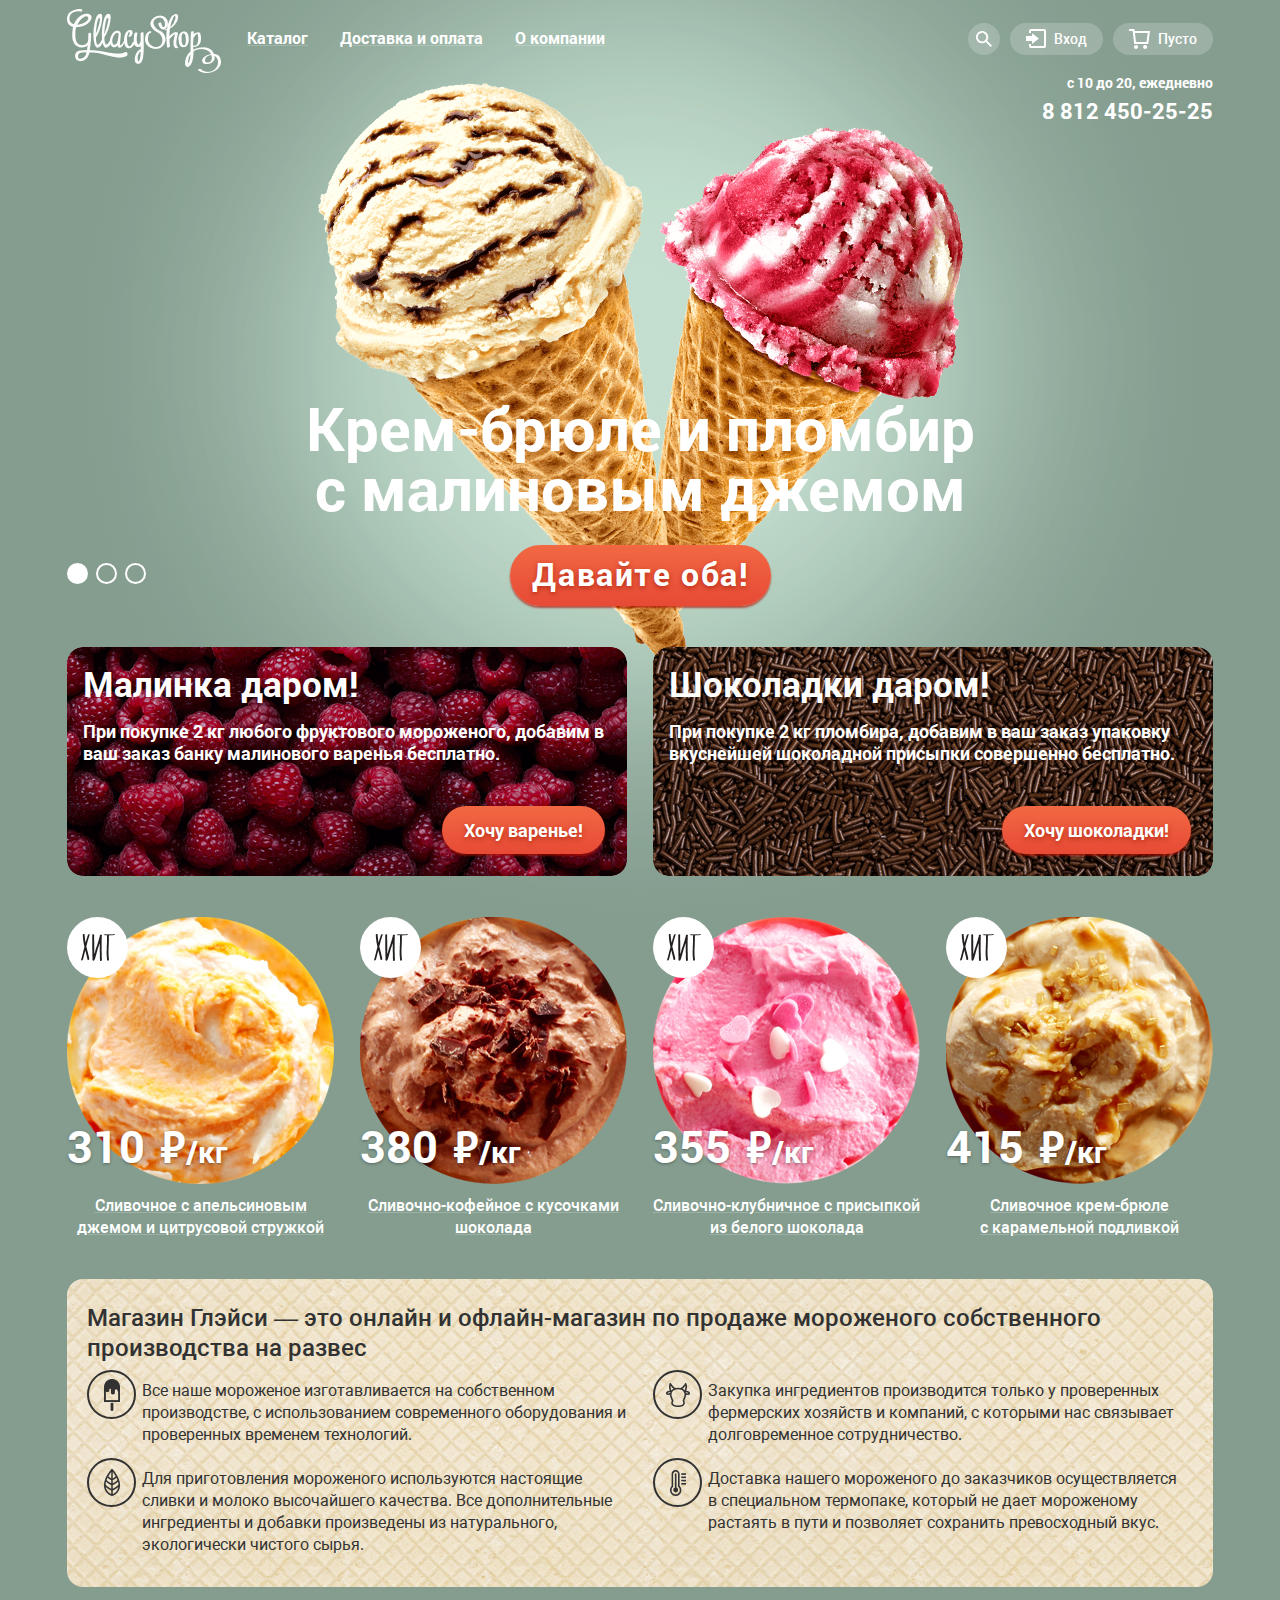
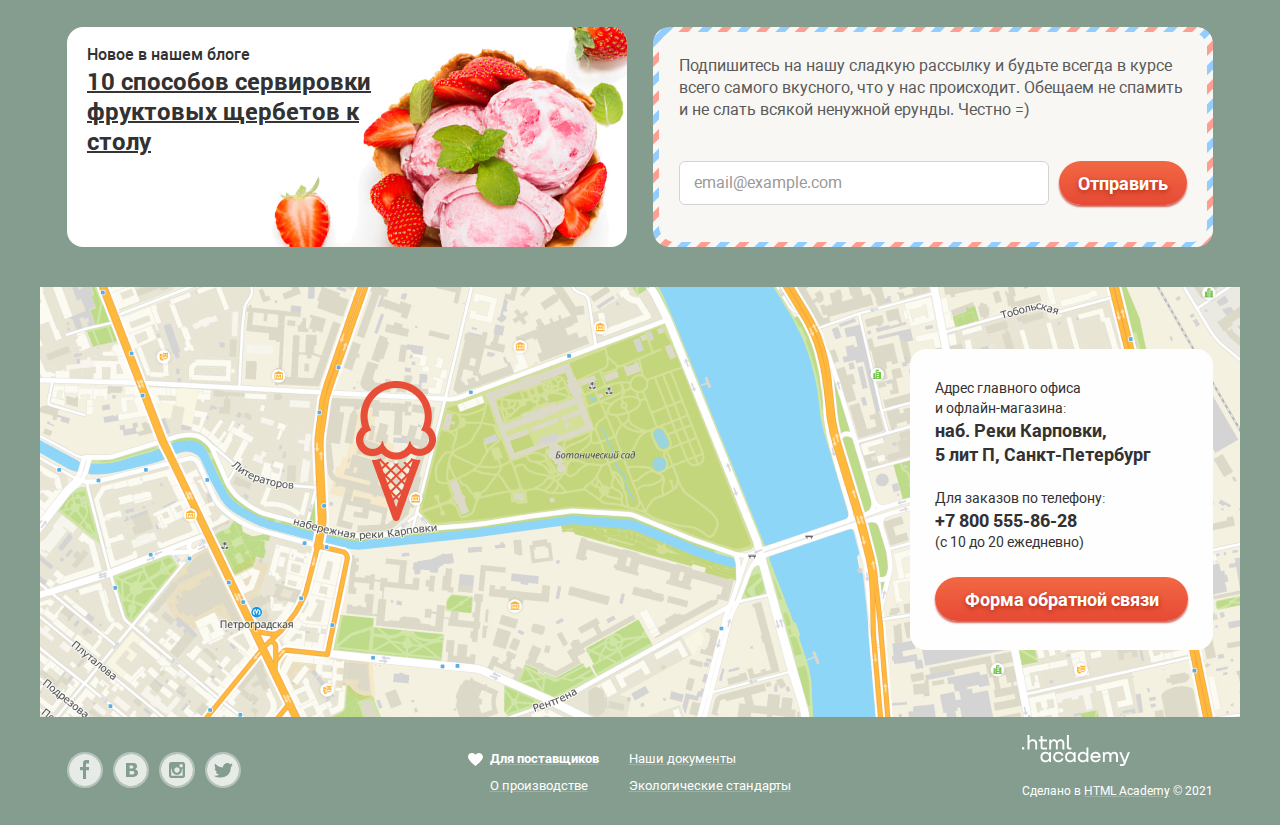
==== index.html @ 8df764c5 "Добавлено отслеживание фокуса на потомках" ====
<!DOCTYPE html>
<html class="page" lang="ru">

<head>
  <meta charset="utf-8">
  <meta name="viewport" content="width=device-width, initial-scale=1.0">
  <title>HTML Academy: Глейси</title>
  <link rel="icon" href="favicon.ico">
  <link rel="icon" href="img/favicon/favicon.svg" type="image/svg+xml">
  <link rel="apple-touch-icon" href="img/favicon/180.png">
  <link rel="manifest" href="manifest.webmanifest">
  <link rel="stylesheet" href="css/normalize.min.css">
  <link rel="stylesheet" href="css/style.css">
</head>

<body class="page-body">
  <div class="wrapper-site wrapper-site-1">

    <header class="main-header">
      <div class="container">
        <div class="wrapper-box">
          <a class="header-logo"><img src="img/logo-gllacy.png" alt="Логотип Глэйси" width="154" height="64"></a>
          <nav class="main-header-nav">
            <ul class="header-nav-list">
              <li class="header-nav-item">
                <a href="catalog.html">Каталог</a>
                <!-- вложенный список появляется при наведении -->
                <ul class="inner-header-nav">
                  <li class="inner-nav-item inner-nav-item-new"><a href="blank.html">Новинки</a></li>
                  <li class="inner-nav-item"><a href="catalog.html">Сливочное</a></li>
                  <li class="inner-nav-item"><a href="blank.html">Щербеты</a></li>
                  <li class="inner-nav-item"><a href="blank.html">Фруктовый лед</a></li>
                  <li class="inner-nav-item"><a href="blank.html">Мелорин</a></li>
                </ul>
              </li>
              <li class="header-nav-item">
                <a href="blank.html">Доставка и оплата</a>
              </li>
              <li class="header-nav-item">
                <a href="blank.html">О компании</a>
              </li>
            </ul>
          </nav>

          <ul class="user-menu">
            <li class="user-menu-item user-menu-search">
              <a href="blank.html">
                <svg width="16" height="16" viewBox="0 0 16 16" fill="none" xmlns="http://www.w3.org/2000/svg" class="svg-icon-search">
                  <path d="M16 14.6652L11.0785 9.73294C11.9827 8.48188 12.3826 6.93501 12.1984 5.40134C12.0141 3.86767 11.2594 2.4601 10.0848 1.45982C8.91022 0.45954 7.40233 -0.0598191 5.86234 0.00548954C4.32234 0.0707982 2.86363 0.715967 1.77757 1.81212C0.691516 2.90827 0.0580813 4.3747 0.0038002 5.91849C-0.050481 7.46228 0.478388 8.96976 1.48476 10.1398C2.49113 11.3098 3.90092 12.0563 5.43251 12.2301C6.96409 12.4039 8.50472 11.9922 9.74663 11.0772L14.6586 16L16 14.6652ZM6.08152 10.3767C5.24079 10.3767 4.41895 10.1268 3.71991 9.65874C3.02087 9.19063 2.47604 8.5253 2.15431 7.74687C1.83258 6.96844 1.7484 6.11188 1.91241 5.28551C2.07643 4.45913 2.48128 3.70006 3.07576 3.10427C3.67024 2.50849 4.42766 2.10276 5.25223 1.93838C6.0768 1.77401 6.93149 1.85837 7.70822 2.1808C8.48495 2.50324 9.14883 3.04927 9.61591 3.74983C10.083 4.4504 10.3323 5.27404 10.3323 6.11661C10.3298 7.24568 9.88115 8.3278 9.08451 9.12618C8.28788 9.92456 7.20813 10.3742 6.08152 10.3767Z" fill="white" />
                </svg>
              </a>
              <!-- форма поиска появляется при наведении -->
              <form action="https://echo.htmlacademy.ru" method="GET" class="header-form-search">
                <label for="header-search-message" class="visually-hidden">Поиск</label>
                <input type="text" name="header-search-message" id="header-search-message" class="header-search-message" placeholder="Крем-брюле">
              </form>
            </li>
            <li class="user-menu-item user-menu-enter">
              <a href="blank.html">
                <svg width="20" height="19" viewBox="0 0 20 19" fill="none" xmlns="http://www.w3.org/2000/svg" class="svg-icon-enter">
                  <path d="M6.04 14.88L12.96 9.5L6.04 4.13V7.04H0V11.96H6.04V14.88Z" fill="white" />
                  <path d="M18 0H5C4.46957 0 3.96086 0.210714 3.58579 0.585786C3.21071 0.960859 3 1.46957 3 2V4H5V2H18V17H5V15H3V17C3 17.5304 3.21071 18.0391 3.58579 18.4142C3.96086 18.7893 4.46957 19 5 19H18C18.5304 19 19.0391 18.7893 19.4142 18.4142C19.7893 18.0391 20 17.5304 20 17V2C20 1.46957 19.7893 0.960859 19.4142 0.585786C19.0391 0.210714 18.5304 0 18 0Z" fill="white" />
                </svg>
                <span class="enter-contents">Вход</span>
              </a>
              <!-- форма авторизации появляется при наведении -->
              <form action="https://echo.htmlacademy.ru" method="POST" class="header-form-enter">
                <label for="form-enter-login" class="visually-hidden">Логин</label>
                <input id="form-enter-login" type="email" name="login" placeholder="email@example.com" class="form-enter-login">
                <label for="form-enter-password" class="visually-hidden">Пароль</label>
                <input id="form-enter-password" type="password" name="password" placeholder="......" class="form-enter-password">
                <div class="wrapper-form-enter">
                  <button type="submit" class="btn-red btn-enter">Войти</button>
                  <a href="blank.html" class="password-recovery">Забыли пароль?</a>
                  <a href="blank.html" class="registration">Новая регистрация</a>
                </div>
              </form>
            </li>
            <li class="user-menu-item user-menu-basket basket-empty">
              <a href="blank.html">
                <svg width="21" height="20" viewBox="0 0 21 20" fill="none" xmlns="http://www.w3.org/2000/svg" class="svg-icon-basket">
                  <path d="M7.03359 20C8.14664 20 9.04894 19.1046 9.04894 18C9.04894 16.8954 8.14664 16 7.03359 16C5.92054 16 5.01823 16.8954 5.01823 18C5.01823 19.1046 5.92054 20 7.03359 20Z" fill="white" />
                  <path d="M16.1027 20C17.2157 20 18.118 19.1046 18.118 18C18.118 16.8954 17.2157 16 16.1027 16C14.9896 16 14.0873 16.8954 14.0873 18C14.0873 19.1046 14.9896 20 16.1027 20Z" fill="white" />
                  <path d="M5.70345 2L5.46161 0H0V2H3.66795L5.17946 15H19.2869L21 2H5.70345ZM17.5034 13H6.97313L5.96545 4H18.6924L17.5034 13Z" fill="white" />
                  <path d="M5.93506 4.02997L6.97297 13H17.5032L18.6923 4.02997H5.93506Z" fill="transparent" />
                </svg>
                <span class="basket-contents">Пусто</span>
              </a>
            </li>
          </ul>
        </div>

        <div class="wrapper-header-bottom">
          <p class="working-hours">с 10 до 20, ежедневно</p>
          <a href="tel:+78124502525" class="number-phone">8 812 450-25-25</a>
        </div>

      </div>
    </header>

    <main class="main-content">
      <h1 class="visually-hidden">Магазин мороженого Глейси</h1>

      <section class="actions">
        <div class="container">

          <h2 class="visually-hidden">Двойное мороженое</h2>
          <!-- слайдер -->
          <div class="wrapper-box">
            <ul class="actions-slider-list">
              <!-- открытый слайд имеет дополнительный класс actions-slider-item-open -->
              <li class="actions-slider-item actions-slider-item-open">
                <h3>Крем-брюле и пломбир с&nbsp;малиновым джемом</h3>
                <a href="blank.html" class="btn-red btn-double-ice">Давайте оба!</a>
              </li>
              <!-- <li class="actions-slider-item">
                <h3>Шоколадный пломбир и&nbsp;лимонный сорбет</h3>
                <a href="blank.html" class="btn-red btn-double-ice">Давайте оба!</a>
              </li> -->
              <!-- <li class="actions-slider-item">
                <h3>Пломбир с помадкой и&nbsp;клубничный щербет</h3>
                <a href="blank.html" class="btn-red btn-double-ice">Давайте оба!</a>
              </li> -->
            </ul>

            <div class="slider-controls">
              <!-- кнопка, соответсвующая текущему слайду имеет дополнительный класс btn-slide-open-->
              <button type="button" class="btn-slide btn-slide-1 btn-slide-open" aria-label="Слайд 1"></button>
              <button type="button" class="btn-slide btn-slide-2" aria-label="Слайд 2"></button>
              <button type="button" class="btn-slide btn-slide-2" aria-label="Слайд 3"></button>
            </div>
          </div>
        </div>
      </section>

      <section class="promotions">
        <div class="container">

          <h2 class="visually-hidden">Акции</h2>

          <ul class="promo-list">
            <li class="promo-item promo-item-raspberry">
              <h3>Малинка даром!</h3>
              <p>При покупке 2 кг любого фруктового мороженого, добавим в ваш заказ банку малинового варенья бесплатно.</p>
              <a href="blank.html" class="btn-red btn-promo">Хочу варенье!</a>
            </li>
            <li class="promo-item promo-item-chocolate">
              <h3>Шоколадки даром!</h3>
              <p>При покупке 2 кг пломбира, добавим в ваш заказ упаковку вкуснейшей шоколадной присыпки совершенно бесплатно.</p>
              <a href="blank.html" class="btn-red btn-promo">Хочу шоколадки!</a>
            </li>
          </ul>

        </div>
      </section>

      <section class="goods">
        <div class="container">

          <h2 class="visually-hidden">Популярное мороженое</h2>

          <ul class="goods-list">
            <!-- метка ХИТ будет добавлена в стилях по классу good-item-hit-->
            <li class="good-item good-item-hit">
              <h3 class="good-item-title"><a href="blank.html">Сливочное с апельсиновым джемом и цитрусовой стружкой</a>
              </h3>
              <img src="img/goods/creamy-orange-citrus.png" alt="Мороженое с апельсиновым джемом и цитрусовой стружкой" width="267" height="267">
              <p class="good-item-price">
                <span class="price-in-rubles">310</span> <span class="ruble-sign">р</span>/кг
              </p>
              <div class="wrapper-btn-view">
                <a href="blank.html" class="btn-red btn-view">Быстрый просмотр</a>
              </div>
            </li>
            <li class="good-item good-item-hit">
              <h3 class="good-item-title"><a href="blank.html">Сливочно-кофейное с кусочками шоколада</a></h3>
              <img src="img/goods/creamy-coffee-choco.png" alt="Сливочно-кофейное мороженое с посыпкой из шоколадной стружки" width="267" height="267">
              <p class="good-item-price">
                <span class="price-in-rubles">380</span> <span class="ruble-sign">р</span>/кг
              </p>
              <div class="wrapper-btn-view">
                <a href="blank.html" class="btn-red btn-view">Быстрый просмотр</a>
              </div>
            </li>
            <li class="good-item good-item-hit">
              <h3 class="good-item-title"><a href="blank.html">Сливочно-клубничное с&nbsp;присыпкой из белого шоколада</a>
              </h3>
              <img src="img/goods/creamy-strawberry-choco.png" alt="Сливочно-клубничное мороженое с посыпкой в виде сердечек" width="267" height="267">
              <p class="good-item-price">
                <span class="price-in-rubles">355</span> <span class="ruble-sign">р</span>/кг
              </p>
              <div class="wrapper-btn-view">
                <a href="blank.html" class="btn-red btn-view">Быстрый просмотр</a>
              </div>
            </li>
            <li class="good-item good-item-hit">
              <h3 class="good-item-title"><a href="blank.html">Сливочное крем-брюле с&nbsp;карамельной подливкой</a></h3>
              <img src="img/goods/creme-brulee-caramel.png" alt="Мороженое крем-брюле политое карамелью" width="267" height="267">
              <p class="good-item-price">
                <span class="price-in-rubles">415</span> <span class="ruble-sign">р</span>/кг
              </p>
              <div class="wrapper-btn-view">
                <a href="blank.html" class="btn-red btn-view">Быстрый просмотр</a>
              </div>
            </li>
          </ul>

        </div>
      </section>

      <section class="features">
        <div class="container">
          <div class="wrapper-features">

            <h2 class="visually-hidden">Особенности магазина Глейси</h2>

            <p class="about-gllacy">Магазин Глэйси &mdash; это онлайн и офлайн-магазин по продаже мороженого собственного производства на развес</p>
            <ul class="features-list">
              <li class="features-item features-item-production">
                Все наше мороженое изготавливается на собственном производстве, с использованием современного оборудования и проверенных временем технологий.
              </li>

              <li class="features-item features-item-ingredient">
                Закупка ингредиентов производится только у проверенных фермерских хозяйств и компаний, с которыми нас связывает долговременное сотрудничество.
              </li>

              <li class="features-item features-item-organic">
                Для приготовления мороженого используются настоящие сливки и молоко высочайшего качества. Все дополнительные ингредиенты и добавки произведены из натурального, экологически чистого сырья.
              </li>

              <li class="features-item features-item-delivery">
                Доставка нашего мороженого до заказчиков осуществляется в&nbsp;специальном термопаке, который не дает мороженому растаять в пути и позволяет сохранить превосходный вкус.
              </li>
            </ul>

          </div>
        </div>
      </section>

      <section class="blog-subscribe">
        <div class="container">
          <h2 class="visually-hidden">Новый пост в блоге и форма подписки на рассылку</h2>
          <div class="wrapper-box">
            <article class="blog">
              <h3>Новое в нашем блоге</h3>
              <a href="blank.html">10 способов сервировки фруктовых щербетов к столу</a>
            </article>

            <section class="subscribe">
              <div class="wrapper-subscribe">
                <h3 class="visually-hidden">Подпишись на рассылку</h3>
                <p>Подпишитесь на нашу сладкую рассылку и будьте всегда в курсе всего самого вкусного, что у нас происходит. Обещаем не спамить и не слать всякой ненужной ерунды. Честно =)
                </p>

                <form action="https://echo.htmlacademy.ru" method="POST" class="form-subscribe">
                  <label for="email-for-subscribe" class="visually-hidden">Введите e-mail</label>
                  <input type="email" name="email-for-subscribe" id="email-for-subscribe" class="email-for-subscribe" placeholder="email@example.com">
                  <button type="submit" class="btn-red btn-subscribe">Отправить</button>
                </form>
              </div>
            </section>
          </div>
        </div>
      </section>

      <section class="contacts">
        <div class="container-contacts">
          <h2 class="visually-hidden">Контактная информация</h2>
          <img src="img/map.png" alt="Адрес главного офиса и офлайн-магазина: наб. Реки Карповки, 5 лит П, Санкт-Петербург" width="1200" height="430">
          <div class="contacts-info">
            <p class="info-address">Адрес главного офиса<br>и&nbsp;офлайн-магазина:</p>
            <address>наб. Реки Карповки,<br>5&nbsp;лит&nbsp;П, Санкт-Петербург</address>
            <p class="info-phone">
              Для заказов по телефону:<br>
              <a href="tel:+78005558628">+7 800 555-86-28</a><br>
              (с 10 до 20 ежедневно)
            </p>
            <button type="button" class="btn-red btn-open-feedback open-modal-feedback">Форма обратной связи</button>
          </div>
        </div>

      </section>

      <!-- Всплывающее окно формы обратной связи, по умолчанию скрыто -->
      <section class="modal-feedback">
        <h2 class="visually-hidden">Заполните форму обратной связи</h2>
        <p>Мы обязательно вам ответим!</p>
        <button type="button" class="close-modal" aria-label="Закрыть форму обратной связи"></button>

        <form action="https://echo.htmlacademy.ru" method="POST" class="form-feedback">
          <div class="form-feedback-wrapper name-wrapper">
            <label for="feedback-name" class="visually-hidden">Ваше имя и фамилия</label>
            <input type="text" id="feedback-name" class="feedback-name" placeholder="Имя Фамилия">
          </div>
          <div class="form-feedback-wrapper email-wrapper">
            <label for="feedback-email" class="visually-hidden">Ваш e-mail</label>
            <input type="email" id="feedback-email" class="feedback-email" placeholder="email@example.com">
          </div>
          <div class="form-feedback-wrapper message-wrapper">
            <label for="feedback-message" class="visually-hidden">Текст сообщения</label>
            <textarea name="feedback-message" id="feedback-message" class="feedback-message" cols="35" rows="5" placeholder="В свободной форме"></textarea>
          </div>
          <div class="form-feedback-wrapper button-wrapper">
            <button type="submit" class="btn-red btn-feedback">Отправить</button>
          </div>
        </form>
      </section>

    </main>

    <footer class="main-footer">
      <div class="container">
        <div class="wrapper-box">
          <ul class="footer-socials-list">
            <li class="socials-item socials-fb"><a href="blank.html"><span class="visually-hidden">Facebook</span></a></li>
            <li class="socials-item socials-vk"><a href="blank.html"><span class="visually-hidden">Вконтакте</span></a></li>
            <li class="socials-item socials-inst"><a href="blank.html"><span class="visually-hidden">Instagram</span></a></li>
            <li class="socials-item socials-tw"><a href="blank.html"><span class="visually-hidden">Twitter</span></a></li>
          </ul>

          <ul class="footer-nav-list">
            <li class="footer-nav-item footer-nav-item-heart"><a href="blank.html">Для поставщиков</a></li>
            <li class="footer-nav-item"><a href="blank.html">Наши документы</a></li>
            <li class="footer-nav-item"><a href="blank.html">О производстве</a></li>
            <li class="footer-nav-item"><a href="blank.html">Экологические стандарты</a></li>
          </ul>

          <div class="footer-copy">
            <a href="https://htmlacademy.ru/intensive/htmlcss" class="logo-htmlacademy"><img src="img/logo-html-academy.png" alt="Логотип HTML Academy" width="108" height="31"></a>
            <p class="footer-copy-description">Сделано в <a href="https://htmlacademy.ru/intensive/htmlcss">HTML Academy</a> © 2021</p>
          </div>
        </div>
      </div>
    </footer>

  </div>
</body>

</html>
---- css/style.css ----
/* подключение шрифтов */
@font-face {
  font-family: "Roboto";
  src: local("Roboto"),
       url("../fonts/roboto.woff2") format("woff2"),
       url("../fonts/roboto.woff") format("woff");
  font-weight: 400;
  font-style: normal;
}

@font-face {
  font-family: "Roboto";
  src: local("Roboto Bold"),
       url("../fonts/robotobold.woff2") format("woff2"),
       url("../fonts/robotobold.woff") format("woff");
  font-weight: 700;
  font-style: normal;
}

@font-face {
  font-family: "Roboto";
  src: local("Roboto Medium"),
       url("../fonts/robotomedium.woff2") format("woff2"),
       url("../fonts/robotomedium.woff") format("woff");
  font-weight: 500;
  font-style: normal;
}

/* шрифты с символом рубля (текст "руб." заменяет на символ рубля) */
@font-face {
  font-family: "pt_sans_rub";
  src: url("../fonts/ptsansrub-bold-webfont.woff2") format("woff2"),
       url("../fonts/ptsansrub-bold-webfont.woff") format("woff");
  font-weight: bold;
  font-style: normal;
}

@font-face {
  font-family: "pt_sans_rub";
  src: url("../fonts/ptsansrub-regular-webfont.woff2") format("woff2"),
       url("../fonts/ptsansrub-regular-webfont.woff") format("woff");
  font-weight: normal;
  font-style: normal;

}

/* цветовая схема */
:root {
  --basic-white: #ffffff;
  --basic-white-rgb: 255, 255, 255;
  --basic-black: #000000;
  --basic-black-rgb: 0, 0, 0;
  --basic-red: #E84D37;
  --basic-red-rgb: 232, 77, 55;
  --basic-grey: #B4B4B4;
  --light-grey: #F8F7F4;
  --light-grey-rgb: 248, 247, 244;
  --text-grey: #5A5A5A;
  --dark-grey: #323232;
  --dark-grey-rgb: 50, 50, 50;
  --grey-blue-rgb: 49, 50, 53;
  --placeholder-grey: #999999;
  --placeholder-grey-rgb: 153, 153, 153;
  --grey-border: #D3D3D2;
  --input-border-rgb:  178, 178, 178;
  --focus-border: #92C1F1;
  --one-more-grey: #ABABAB;
  --one-more-grey-rgb: 171, 171, 171;
  --more-more-grey: #EDEDED;
  --shadow-grey: #696969;
  --not-empty-basket: #343434;
  --table-grey: #CACAC7;
  --almost-black: #353535;
  --almost-white: #FEFEFE;
  --background-green: #849D8F;
  --background-blue: #8996A6;
  --background-brown: #9D8B84;
  --blur-green: #D7F2E3;
  --blur-blue: #DAE4EF;
  --blur-brown: #EFE0DA;
  --orange-link: #FFBC9E;
  --orange-link-rgb: 255, 188, 158;
  --gradient-orange1: #F26843;
  --gradient-orange2: #E74A35;
  --menu-orange: #D07058;
  --menu-light-orange: #FBDED7;
  --menu-middle-orange: #F6B5A5;
  --text-shadow-red: #a0200b;
  --text-shadow-red-rgb: 160, 32, 11;
  --btn-shadow-hover: #AC1000;
  --btn-shadow-hover-rgb: 172, 16, 0;
  --btn-shadow-active: #942718;

}

.page {
  height: 100%;
}

body {
  min-width: 1200px;
  margin: 0;
  padding: 0;
  font-family: "Roboto", "Arial", sans-serif;
  font-weight: 400;
  font-style: normal;
  font-size: 18px;
  line-height: 22px;
  background-color: var(--background-green);
  color: var(--basic-white);
  min-height: 100%;
}

a {
  text-decoration: none;
}

img {
  max-width: 100%;
  height: auto;
}

/* обертка для параметров фона и разбиения контента на 3 строки: header, main, footer */
.wrapper-site {
  display: grid;
  grid-template-rows: min-content 1fr min-content;
  align-content: start;
  background-repeat: no-repeat;
  background-position: top center;
}

/* цвет и картинка для фона меняются в слайдере*/
.wrapper-site-1 {
  background-color: var(--background-green);
  background-image: url("../img/creme-brulee-raspberry_blur.png");
}
.wrapper-site-2 {
  background-color: var(--background-blue);
  background-image: url("../img/chocolate-lemon-sorbet_blur.png");
}
.wrapper-site-3 {
  background-color: var(--background-brown);
  background-image: url("../img/fondant-strawberry-sherbet_blur.png");
}

/* центрируем контент и ограничиваем его ширину */
.container {
  width: 1146px;
  margin: 0 auto;
  padding: 0 27px;
}

/* скрыть всякое */
.visually-hidden {
  position: absolute;
  width: 1px;
  height: 1px;
  margin: -1px;
  border: 0;
  padding: 0;
  white-space: nowrap;
  clip-path: inset(100%);
  clip: rect(0 0 0 0);
  overflow: hidden;
}

/* общие стили кнопок */
.btn-red {
  font-weight: bold;
  font-size: 18px;
  line-height: 24px;
  color: var(--basic-white);
  text-shadow: 0px 2px 5px rgba(var(--text-shadow-red-rgb), 0.76);
  background: linear-gradient(180deg, var(--gradient-orange1) 0%, var(--gradient-orange2) 100%);
  box-shadow: 0px 2px 2px rgba(var(--btn-shadow-hover-rgb), 0.64);
  border-radius: 70px;
}

.btn-red:hover,
.btn-red:focus {
  background: linear-gradient(0deg, rgba(var(--basic-white-rgb), 0.2), rgba(var(--basic-white-rgb), 0.2)), linear-gradient(180deg, var(--gradient-orange1) 0%, var(--gradient-orange2) 100%);
  box-shadow: 0px 1px 2px var(--btn-shadow-hover);
}

.btn-red:active {
  background: linear-gradient(0deg, rgba(var(--basic-black-rgb), 0.07), rgba(var(--basic-black-rgb), 0.07)), linear-gradient(180deg, var(--gradient-orange1) 0%, var(--gradient-orange2) 100%);
  box-shadow: inset 0px 2px 2px var(--btn-shadow-active);
}

/* header */

.main-header .wrapper-box {
  display: flex;
  padding-top: 9px;
}

.header-logo {
  margin-right: 13px;
}

.header-logo img {
  display: block;
}

.header-nav-list {
  display: flex;
  justify-content: flex-start;
  margin: 0px;
  margin-top: 14px;
  padding: 0px;
  list-style: none;
}

.header-nav-item {
  position: relative;
}

.header-nav-item:not(:last-child) {
  margin-right: 6px;
}

.header-nav-item > a {
  display: block;
  padding: 6px 13px 7px 13px;
  font-size: 16px;
  line-height: 18px;
  font-weight: bold;
  color: var(--basic-white);
  text-decoration: underline;
  text-decoration-color: rgba(var(--basic-white-rgb), 0.2);
}

.header-nav-item:hover,
.header-nav-item:focus {
  background-color: var(--basic-white);
  border-radius: 26px;
}

.header-nav-item:hover > a,
.header-nav-item:focus > a,
.header-nav-item:active > a {
  text-decoration: none;
  color: var(--dark-grey);
}

.header-nav-item:active {
  background-color: var(--more-more-grey);
  box-shadow: inset 0px 2px 1px var(--shadow-grey);
}

.header-nav-item-current {
  border-radius: 26px;
  background-color: var(--menu-orange);
}

.header-nav-item-current > a {
  text-decoration: none;
}

.inner-header-nav {
  display: none;
  position: absolute;
  top: 36px;
  left: -8px;
  margin: 0px;
  padding: 0px;

  list-style: none;
  background-color: var(--basic-white);
  border-radius: 4px;
  box-shadow: 0px 20px 20px rgba(var(--basic-black-rgb), 0.4);
}

.inner-header-nav::before {
  content: "";
  position: absolute;
  top: -9px;
  left: 0px;
  height: 9px;
  width: 100%;
  background-color: transparent;
}

.inner-nav-item {
  margin-bottom: 4px;
}

.inner-nav-item:last-child {
  margin-bottom: 7px;
}

.inner-nav-item:first-child {
  margin-top: 4px;
}

.inner-nav-item a {
  display: block;
  white-space: nowrap;
  font-size: 14px;
  line-height: 16px;
  color: var(--dark-grey);
  padding: 5px 21px 6px 20px;
}

.inner-nav-item-new a {
  position: relative;
  font-weight: bold;
  line-height: 18px;
  padding-bottom: 11px;
}

.inner-nav-item-new a::after {
  content: "";
  position: absolute;
  left: 6px;
  right: 9px;
  bottom: 0px;
  height: 1px;
  border-bottom: 1px solid rgba(var(--dark-grey-rgb), 0.2);
}

.inner-nav-item:hover,
.inner-nav-item:focus {
  background-color: var(--menu-light-orange);
}

.inner-nav-item:active {
  background-color: var(--menu-middle-orange);
}

.inner-nav-item-current,
.inner-nav-item-current:hover {
  background-color: var(--menu-orange);
}

.inner-nav-item-current a,
.inner-nav-item-current:hover a {
  color: var(--basic-white);
}

.header-nav-item:hover .inner-header-nav,
.header-nav-item:focus-within .inner-header-nav {
  display: block;
  z-index: 1;
}

.user-menu {
  display: flex;
  margin: 0px;
  margin-top: 14px;
  margin-left: auto;
  padding: 0px;
  list-style: none;
}

.user-menu-item {
  position: relative;
  height: 32px;
  border-radius: 20px;
  background-color: rgba(var(--basic-white-rgb), 0.2);
  margin-right: 10px;
}

.user-menu-item:last-child {
  margin-right: 0px;
}

.user-menu-item:hover {
  background-color: var(--basic-white);
}

.user-menu-item:hover path {
  fill: var(--dark-grey);
}

.user-menu-basket:hover path:last-child {
  fill: transparent;
}

.user-menu-item > a {
  display: block;
  font-weight: 500;
  font-size: 14px;
  line-height: 16px;
  color: var(--basic-white);
}

.user-menu-item:hover > a{
  color: var(--dark-grey);
}

.svg-icon-search {
  padding: 8px;
}

.header-form-search {
  display: none;
  position: absolute;
  top: 36px;
  right: 0px;
  box-sizing: border-box;
  width: 341px;
  height: 84px;
  padding: 20px 15px;
  background-color: var(--light-grey);
  border-radius: 4px;
  box-shadow: 0px 20px 20px rgba(var(--basic-black-rgb), 0.4);
}

.header-form-search::before {
  content: "";
  position: absolute;
  top: -8px;
  left: 0px;
  height: 8px;
  width: 100%;
  background-color: transparent;
}

.header-search-message {
  box-sizing: border-box;
  width: 311px;
  height: 44px;
  font-size: 14px;
  line-height: 16px;
  color: var(--dark-grey);
  background-color: var(--basic-white);
  border: 1px solid var(--grey-border);
  border-radius: 4px;
  padding: 14px;
}

.header-search-message::placeholder {
  color: rgba(var(--placeholder-grey-rgb), 1);
  opacity: 1;
}

.header-search-message:hover {
  border-width: 2px;
  padding: 13px;
}

.header-search-message:focus {
  outline: none;
  border: 2px solid var(--focus-border);
  padding: 13px;
}

.user-menu-search:hover .header-form-search,
.user-menu-search:focus-within .header-form-search {
  display: block;
  z-index: 1;
}

.user-menu-enter > a {
  display: flex;
  padding: 6px 16px 7px 16px;
}

.svg-icon-enter {
  margin-right: 8px;
}

.user-menu-enter .enter-contents {
  display: block;
  margin-top: 2px;
}

.header-form-enter {
  display: none;
  position: absolute;
  top: 36px;
  right: 0px;
  box-sizing: border-box;
  width: 277px;
  height: 214px;
  padding: 20px 17px 20px 19px;
  background-color: var(--light-grey);
  box-shadow: 0px 20px 20px rgba(var(--basic-black-rgb), 0.4);
  border-radius: 4px;
}

.header-form-enter::before {
  content: "";
  position: absolute;
  top: -8px;
  left: 0px;
  height: 8px;
  width: 100%;
  background-color: transparent;
}

.form-enter-login,
.form-enter-password {
  box-sizing: border-box;
  width: 100%;
  height: 44px;
  padding: 14px;
  margin-bottom: 20px;
  font-size: 14px;
  line-height: 16px;
  color: var(--dark-grey);
  background-color: var(--basic-white);
  border: 1px solid var(--grey-border);
  border-radius: 4px;
}

.form-enter-login::placeholder,
.form-enter-password::placeholder {
  color: rgba(var(--placeholder-grey-rgb), 1);
  opacity: 1;
}

.form-enter-login:hover,
.form-enter-password:hover {
  border-width: 2px;
  padding: 13px;
}

.form-enter-login:focus,
.form-enter-password:focus {
  outline: none;
  border: 2px solid var(--focus-border);
  padding: 13px;
}

.wrapper-form-enter {
  display: grid;
  grid-template-columns: min-content auto;
  grid-template-rows: auto auto;
  column-gap: 20px;
  row-gap: 3px;
}

.btn-enter {
  grid-row: 1/-1;
  padding: 14px 26px 14px 25px;
  font-size: 18px;
  line-height: 16px;
  text-shadow: none;
  border-radius: 26px;
  border: none;
}

.password-recovery,
.registration {
  font-size: 13px;
  line-height: 15px;
  color: var(--dark-grey);
  text-decoration: underline;
  text-decoration-color: rgba(var(--dark-grey-rgb), 0.3);
}

.password-recovery:hover,
.registration:hover,
.password-recovery:focus,
.registration:focus,
.password-recovery:active,
.registration:active {
  color: var(--basic-red);
  text-decoration-color: rgba(var(--basic-red-rgb), 0.3);
}

.user-menu-enter:hover .header-form-enter,
.user-menu-enter:focus-within .header-form-enter {
  display: block;
  z-index: 1;
}

.user-menu-basket > a {
  display: flex;
  padding: 6px 16px;
}

.svg-icon-basket {
  margin-right: 8px;
}

.user-menu-basket .basket-contents {
  display: block;
  margin-top: 2px;
}

.basket-not-empty {
  position: relative;
  background-color: var(--basic-white);
  color: var(--dark-grey);
}

.basket-not-empty .basket-contents {
  color: var(--dark-grey);
}

.basket-not-empty path {
  fill: var(--not-empty-basket);
}

.basket-not-empty path:last-child,
.basket-not-empty:hover path:last-child {
  fill: var(--basic-red);
}

.header-user-order {
  display: none;
  position: absolute;
  top: 36px;
  right: 0px;
  box-sizing: border-box;
  width: 539px;
  padding: 15px 14px 20px 15px;
  background-color: var(--light-grey);
  box-shadow: 0px 20px 20px rgba(var(--basic-black-rgb), 0.4);
  border-radius: 4px;
}

.header-user-order::before {
  content: "";
  position: absolute;
  top: -8px;
  left: 0px;
  height: 8px;
  width: 100%;
  background-color: transparent;
}

.basket-contents-table {
  width: 510px;
  margin-bottom: 15px;
  font-size: 13px;
  line-height: 16px;
  color: var(--dark-grey);
  border-collapse: collapse;
}

.basket-contents-table td {
  padding: 0px;
}

.basket-contents-item .basket-remove-good {
  width: 26px;
  position: relative;
}

.btn-remove {
  cursor: pointer;
  position: absolute;
  left: 6px;
  top: 15px;
  box-sizing: border-box;
  width: 11px;
  height: 11px;
  padding: 0px;
  border: none;
  background-image: url("../img/icon/icon-x.svg");
  background-repeat: no-repeat;
  background-position: center;
}

.basket-contents-item .basket-preview-good {
  width: 33px;
  padding-top: 5px;
  padding-bottom: 15px;
}

.basket-preview-good img {
  display: block;
  width: 33px;
  height: 33px;
}

.basket-contents-item .basket-name-good {
  width: 216px;
  padding: 14px 13px 15px 13px;
}

.basket-contents-item .basket-quantity-good {
  padding: 14px 13px 15px 13px;
}

.price-kg {
  color: var(--one-more-grey);
}

.basket-contents-item .basket-sum-good {
  padding: 14px 13px 15px 13px;
}

.basket-total-sum {
  border-top: 1px solid var(--table-grey);
  font-weight: bold;
  font-size: 15px;
  color: var(--dark-grey);
  text-align: right;
}

.basket-total-sum td {
  padding-top: 15px;
}

.btn-order {
  display: block;
  box-sizing: border-box;
  padding: 14px 15px;
  width: 172px;
  margin-left: auto;
  font-size: 18px;
  line-height: 16px;
  text-shadow: none;
  border-radius: 26px;
}

.user-menu-basket:hover .header-user-order,
.user-menu-basket:focus-within .header-user-order {
  display: block;
  z-index: 1;
}

.wrapper-header-bottom {
  display: flex;
  flex-direction: column;
  align-items: flex-end;
}

.working-hours {
  margin: 0px;
  margin-top: 2px;
  margin-bottom: 8px;
  font-weight: bold;
  font-size: 14px;
  line-height: 16px;
}
.number-phone {
  font-weight: bold;
  font-size: 22px;
  line-height: 24px;
  color: var(--basic-white);
}

/* footer */
.main-footer .wrapper-box{
  display: grid;
  grid-template-columns: 1fr 2fr 1fr;
  gap: 26px;
  margin-top: 18px;
  margin-bottom: 25px;
}

.footer-socials-list {
  justify-self: start;
  display: flex;
  justify-content: flex-start;
  margin: 0px;
  margin-top: 17px;
  padding: 0px;
  list-style: none;
}

.socials-item:not(:last-child) {
  margin-right: 10px;
}

.socials-item a {
  display: block;
  width: 32px;
  height: 32px;
  border: 2px solid rgba(var(--basic-white-rgb), 0.5);
  border-radius: 50%;
  background-position: center;
  background-repeat: no-repeat;
  opacity: 0.8;
}

.socials-fb a {
  background-image: url("../img/socials/icon-fb.svg");
}

.socials-vk a {
  background-image: url("../img/socials/icon-vk.svg");
}

.socials-inst a {
  background-image: url("../img/socials/icon-inst.svg");
}

.socials-tw a {
  background-image: url("../img/socials/icon-tw.svg");
}

.socials-item a:hover,
.socials-item a:focus,
.socials-item a:active {
 opacity: 1;
}

.footer-nav-list {
  justify-self: center;
  display: grid;
  grid-template-columns: auto auto;
  column-gap: 30px;
  margin: 0px;
  margin-top: 11px;
  padding: 0px;
  list-style: none;
}

.footer-nav-item a {
  font-size: 13px;
  line-height: 18px;
  color: var(--basic-white);
  text-decoration: underline;
  text-decoration-color: rgba(var(--basic-white-rgb), 0.2);
}

.footer-nav-item-heart a {
  position: relative;
  font-weight: bold;
}

.footer-nav-item-heart a::before {
  position: absolute;
  top: 4px;
  left: -22px;
  content: "";
  width: 15px;
  height: 13px;
  background-image: url("../img/icon/icon-heart.svg");
}

.footer-nav-item a:hover,
.footer-nav-item a:focus,
.footer-nav-item a:active {
  color: var(--orange-link);
  text-decoration-color: rgba(var(--orange-link-rgb), 0.3);
}

.footer-copy {
  justify-self: end;
}

.logo-htmlacademy {
  display: block;
  margin-bottom: 16px;
}

.logo-htmlacademy img {
  display: block;
}

.footer-copy-description {
  margin: 0px;
  font-size: 12px;
  line-height: 18px;
  color: var(--basic-white);
}

.footer-copy-description a {
  color: var(--basic-white);
  text-decoration: underline;
  text-decoration-color: rgba(var(--basic-white-rgb), 0.2);
}

.footer-copy-description a:hover,
.footer-copy-description a:focus,
.footer-copy-description a:active {
  color: var(--orange-link);
  text-decoration-color: rgba(var(--orange-link-rgb), 0.3);
}

/* actions */
.actions {
  margin-bottom: 41px;
}

.actions .wrapper-box {
  position: relative;
}

.actions-slider-list {
  margin: 0px;
  padding: 0px;
  list-style: none;
}

.actions-slider-item h3 {
  width: 672px;
  margin-left: auto;
  margin-right: auto;
  margin-top: 275px;
  margin-bottom: 27px;
  font-weight: bold;
  font-size: 60px;
  line-height: 60px;
  text-align: center;
}

.btn-double-ice {
  display: block;
  box-sizing: border-box;
  width: 261px;
  padding: 7px 19px 10px 21px;
  margin: 0 auto;
  text-align: center;
  font-size: 32px;
  line-height: 44px;
  letter-spacing: 0.05em;
}

.slider-controls {
  display: flex;
  position: absolute;
  left: 0px;
  bottom: 22px;
}

.btn-slide {
  display: block;
  width: 21px;
  height: 21px;
  border: 2px solid var(--basic-white);
  border-radius: 50%;
  box-sizing: border-box;
  background-color: transparent;
  cursor: pointer;
}

.btn-slide:hover,
.btn-slide:focus {
  background-color: rgba(var(--basic-white-rgb), 0.4);
}

.btn-slide:active {
  background-color: var(--basic-white);
}

.btn-slide:not(:last-of-type) {
  margin-right: 8px;
}

.btn-slide-open,
.btn-slide-open:hover,
.btn-slide-open:focus {
  background-color: var(--basic-white);
  cursor: default;
}

/* promotions */
.promotions {
  margin-bottom: 35px;
}

.promo-list {
  display: grid;
  grid-template-columns: 1fr 1fr;
  gap: 26px;
  margin: 0px;
  padding: 0px;
  list-style: none;
}

.promo-item {
  display: flex;
  flex-direction: column;
  box-sizing: border-box;
  height: 229px;
  padding: 16px 22px 22px 16px;
  border-radius: 16px;
  background-position: center;
  background-repeat: no-repeat;
}

.promo-item-raspberry {
  background-image: url("../img/back-raspberry.png");
}

.promo-item-chocolate {
  background-image: url("../img/back-choco.png");
}

.promo-item h3 {
  margin: 0px;
  margin-bottom: 16px;
  font-weight: bold;
  font-size: 35px;
  line-height: 41px;
}

.promo-item p {
  margin: 0px;
  font-weight: bold;
}

.btn-promo {
  align-self: flex-end;
  margin-top: auto;
  padding: 12px 22px;
}


/* goods */
.goods {
  /* margin-bottom: 40px; */
  margin-bottom: 20px;
}

.goods-list {
  display: grid;
  grid-template-columns: repeat(4, 1fr);
  row-gap: 18px;
  column-gap: 26px;
  margin: 0px;
  padding: 0px;
  list-style: none;
}

.good-item {
  position: relative;
  box-sizing: border-box;
  width: 267px;
  padding-top: 6px;
  padding-bottom: 20px;
  display: flex;
  flex-direction: column;
  align-items: center;
}

.good-item img {
  width: 267px;
  height: 267px;
  order: -1;
}

.wrapper-btn-view {
  display: none;
  justify-content: center;
  position: absolute;
  top: 0px;
  bottom: -54px;
  left: -13px;
  right: -13px;
  border-radius: 4px;
  background-color: rgba(var(--basic-white-rgb), 0.2);
  box-shadow: 0px 20px 20px rgba(var(--basic-black-rgb), 0.2);
}

.btn-view {
  display: block;
  position: absolute;
  bottom: 21px;
  box-sizing: border-box;
  min-width: 200px;
  padding: 10px 16px;
}

.good-item:hover,
.good-item:focus-within {
  z-index: 2;
}

.good-item:hover .wrapper-btn-view,
.good-item:focus-within .wrapper-btn-view {
  display: flex;
  z-index: -1;
}

.good-item-title {
  text-align: center;
  margin: 0px;
  margin-top: 11px;
  font-weight: 500;
  font-size: 16px;
}

.good-item-title a {
  color: var(--basic-white);
  text-decoration: underline;
  text-decoration-color: rgba(var(--basic-white-rgb), 0.2);
}

.good-item-title a:hover,
.good-item-title a:focus,
.good-item-title a:active {
  color: var(--orange-link);
  text-decoration-color: rgba(var(--orange-link-rgb), 0.3);
}

.good-item-price {
  position: absolute;
  top: 212px;
  left: 0px;
  margin: 0px;
  font-weight: bold;
  font-size: 30px;
  line-height: 35px;
  text-shadow: 0px 1px 3px rgba(var(--grey-blue-rgb), 0.5);
}

.good-item-price span {
  font-size: 45px;
  line-height: 45px;
}

.good-item-price .ruble-sign {
  padding-left: 8px;
}

/* текст "руб." меняем на символ рубля */
.ruble-sign {
  font-family: "pt_sans_rub";
}

/* добавляем метку ХИТ */
.good-item-hit::before {
  content: "";
  position: absolute;
  top: 6px;
  left: 0px;
  width: 61px;
  height: 61px;
  border-radius: 50%;
  background-color: var(--basic-white);
  background-image: url("../img/icon/icon-hit.png");
  background-repeat: no-repeat;
  background-position: center;
}

/* features */
.features {
  margin-bottom: 40px;
}

.wrapper-features {
  color: var(--dark-grey);
  background-image: url("../img/pattern.png");
  border-radius: 16px;
  padding: 24px 20px 31px 20px;
}

.about-gllacy {
  margin: 0px;
  margin-bottom: 17px;
  font-weight: 500;
  font-size: 24px;
  line-height: 30px;
}

.features-list {
  display: grid;
  grid-template-columns: 1fr 1fr;
  row-gap: 22px;
  column-gap: 26px;
  margin: 0px;
  padding: 0px;
  list-style: none;
}

.features-item {
  position: relative;
  margin-left: 55px;
  font-size: 16px;
}

.features-item::before {
  content: "";
  position: absolute;
  top: -10px;
  left: -55px;
  width: 45px;
  height: 45px;
  border: 2px solid var(--dark-grey);
  border-radius: 50%;
  background-repeat: no-repeat;
  background-position: center;

}

.features-item-production::before {
  background-image: url("../img/icon/icon-icecream.png");
}

.features-item-ingredient::before {
  background-image: url("../img/icon/icon-cow.png");
}

.features-item-organic::before {
  background-image: url("../img/icon/icon-leaf.png");
}

.features-item-delivery::before {
  background-image: url("../img/icon/icon-thermometer.png");
}

/* blog-subscribe */
.blog-subscribe {
  margin-bottom: 40px;
}

.blog-subscribe .wrapper-box {
  display: grid;
  grid-template-columns: 1fr 1fr;
  gap: 26px;
}

/* blog */
.blog {
  box-sizing: border-box;
  height: 220px;
  padding: 17px 20px 23px 20px;
  color: var(--dark-grey);
  background-color: var(--basic-white);
  background-image: url("../img/back-strawberry.jpg");
  background-position: center;
  background-repeat: no-repeat;
  border-radius: 16px;
}
.blog h3 {
  margin: 0px;
  font-weight: 500;
  font-size: 16px;
  line-height: 22px;
}
.blog a {
  display: block;
  width: 287px;
  font-weight: bold;
  font-size: 24px;
  line-height: 30px;
  color: var(--dark-grey);
  text-decoration: underline;
  text-decoration-color: var(--almost-black);
  text-decoration-thickness: 2px;
}

.blog a:hover,
.blog a:focus,
.blog a:active {
  color: var(--basic-red);
  text-decoration-color: rgba(var(--basic-red-rgb), 0.3);
}

/* subscribe */
.subscribe {
  box-sizing: border-box;
  height: 220px;
  padding: 5px 6px;
  background-image: url("../img/back-post-cover.png");
  border-radius: 16px;
}

.wrapper-subscribe {
  box-sizing: border-box;
  width: 100%;
  height: 100%;
  padding: 23px 20px;
  background-color: var(--light-grey);
  border-radius: 16px;
}

.subscribe p {
  margin: 0px;
  margin-bottom: 40px;
  color: var(--text-grey);
  font-size: 16px;
}

.form-subscribe {
  display: flex;
}

.email-for-subscribe {
  box-sizing: border-box;
  width: 100%;
  margin-right: 10px;
  padding: 9px 14px;
  font-size: 16px;
  line-height: 24px;
  color: var(--dark-grey);
  background-color: var(--basic-white);
  border: 1px solid var(--grey-border);
  border-radius: 6px;
}

.email-for-subscribe::placeholder {
  color: rgba(var(--placeholder-grey-rgb), 1);
  opacity: 1;
}

.email-for-subscribe:hover {
  border-width: 2px;
  padding: 8px 13px;
}

.email-for-subscribe:focus {
  outline: none;
  border: 2px solid var(--focus-border);
  padding: 8px 13px;
}

.btn-subscribe {
  border: none;
  padding: 10px 19px;
}

/* contacts */
/* центровщик для блока с картой */
.container-contacts {
  width: 1200px;
  margin: 0 auto;
  padding: 0px;
  position: relative;
}

.contacts img {
  display: block;
}

.container-contacts::before {
  content: "";
  position: absolute;
  top: 94px;
  left: 316px;
  width: 80px;
  height: 140px;
  background-image: url("../img/map-marker.png");
}

.contacts-info {
  box-sizing: border-box;
  width: 303px;
  position: absolute;
  top: 62px;
  right: 27px;
  padding: 29px 25px;
  font-size: 14px;
  line-height: 20px;
  color: var(--dark-grey);
  background-color: var(--almost-white);
  border-radius: 16px;
}

.info-address {
  margin: 0px;
}

.info-phone {
  margin: 0px;
  margin-bottom: 25px;
}

.contacts-info address {
  margin-bottom: 22px;
  font-size: 18px;
  line-height: 24px;
  font-style: normal;
  font-weight: bold;
}
.contacts-info a {
  font-size: 18px;
  line-height: 24px;
  font-weight: bold;
  color: var(--dark-grey);
}

.btn-open-feedback {
  display: block;
  width: 100%;
  padding: 10px;
  border: none;
}

/* modal-feedback */
.modal-feedback {
  display: none;
  box-sizing: border-box;
  width: 477px;
  position: relative;
  /* position: fixed; */
  /* top: 50%; */
  /* transform: translateY(-50%); */
  margin: auto;
  padding: 20px 25px 27px 23px;
  background-color: var(--light-grey);
  border-radius: 6px;
}

.close-modal {
  position: absolute;
  top: 15px;
  right: 16px;
  border: none;
  width: 18px;
  height: 17px;
  background-image: url("../img/icon/icon-x-big.svg");
  background-repeat: no-repeat;
  cursor: pointer;
}

.modal-feedback p {
  margin-top: 0px;
  margin-bottom: 20px;
  font-weight: 500;
  font-size: 24px;
  line-height: 28px;
  color: var(--dark-grey);
}

.name-wrapper,
.email-wrapper {
  margin-bottom: 20px;
  width: 267px;
}

.message-wrapper {
  margin-bottom: 25px;
  width: 428px;
}

.button-wrapper {
  display: flex;
  justify-content: flex-end;
}

.feedback-name,
.feedback-email,
.feedback-message {
  box-sizing: border-box;
  width: 100%;
  padding: 11px 14px;
  font-size: 16px;
  line-height: 20px;
  color: var(--dark-grey);
  background-color: var(--basic-white);
  border: 1px solid var(--grey-border);
  border-radius: 4px;
}

.feedback-name::placeholder,
.feedback-email::placeholder,
.feedback-message::placeholder {
  color: rgba(var(--placeholder-grey-rgb), 1);
  opacity: 1;
}

.feedback-name:hover,
.feedback-email:hover,
.feedback-message:hover {
  border-width: 2px;
  padding: 10px 13px;
}

.feedback-name:focus,
.feedback-email:focus,
.feedback-message:focus {
  outline: none;
  border: 2px solid var(--focus-border);
  padding: 10px 13px;
}

.btn-feedback {
  padding: 10px 24px;
  border: none;
}

/* CATALOG */



.wrapper-title-bread-crumbs {
  display: flex;
  flex-direction: column;
  justify-content: flex-start;
  margin-bottom: 29px;
}

.main-catalog-title {
  font-size: 35px;
  line-height: 41px;
  margin: 0px;
}

.bread-crumbs {
  order: -1;
  display: flex;
  justify-content: flex-start;
  margin: 0px;
  margin-bottom: 2px;
  padding: 0px;
  list-style: none;
}

.bread-crumbs-item:not(:last-child) {
  position: relative;
  margin-right: 22px;
}

.bread-crumbs-item:not(:last-child)::after {
  content: "";
  position: absolute;
  top: 10px;
  right: -14px;
  width: 6px;
  height: 6px;
  background-image: url("../img/icon/icon-double-arrows-right.svg");
}

.bread-crumbs-item a {
  font-size: 14px;
  line-height: 16px;
  color: var(--basic-white);
  text-decoration: underline;
  text-decoration-color: rgba(var(--basic-white-rgb), 0.2);
}

.bread-crumbs-item a:hover,
.bread-crumbs-item a:focus,
.bread-crumbs-item a:hover:active {
  color: var(--orange-link);
  text-decoration-color: rgba(var(--orange-link-rgb), 0.3);
}

.bread-crumbs-item-current a {
  color: var(--basic-white);
  text-decoration: none;
}

.bread-crumbs-item-current a:hover,
.bread-crumbs-item-current a:focus,
.bread-crumbs-item-current a:hover:active {
  color: var(--basic-white);
  text-decoration: none;
}

/* filters */
.filters {
  margin-bottom: 28px;
}

.form-filters {
  display: flex;
  justify-content: flex-start;
  flex-wrap: wrap;
}

.form-filters fieldset {
  border: none;
  padding: 0px;
  margin: 0px;
  margin-right: 15px;
  margin-bottom: 12px;
}

.form-filters legend {
  margin-left: 16px;
  margin-bottom: 7px;
  font-weight: 500;
  font-size: 14px;
  line-height: 16px;
}

/* sorting */
.wrapper-select {
  overflow-x: hidden;
  box-sizing: border-box;
  width: 196px;
  position: relative;
  background-color: rgba(var(--basic-white-rgb), 0.2);
  border-radius: 20px;
}

.sorting-attributes {
  box-sizing: border-box;
  width: 120%;
  padding-top: 7px;
  padding-bottom: 8px;
  padding-left: 12px;
  font-weight: 500;
  font-size: 16px;
  line-height: 18px;
  color: var(--basic-white);
  border: none;
  background-color: transparent;
}

.svg-icon-triangle {
  position: absolute;
  top: 13px;
  right: 14px;
}

.sorting-attributes:hover,
.sorting-attributes:focus {
  color: var(--dark-grey);
}

.sorting-attributes:hover + .svg-icon-triangle path,
.sorting-attributes:focus + .svg-icon-triangle path {
  fill: var(--dark-grey);
}

.sorting-attributes .attribute-item {
  font-size: 14px;
  line-height: 16px;
  color: var(--dark-grey);
}

/* filter-price */
.filter-price legend {
  margin-bottom: 0px;
}

.wrapper-filter-price {
  display: flex;
  margin-bottom: 7px;
}

.filter-price-show {
  margin: 0px;
  margin-left: 4px;
  font-weight: 500;
  font-size: 14px;
  line-height: 16px;
}

.filter-price-range {
  box-sizing: border-box;
  width: 218px;
  padding: 17px 21px;
  background: rgba(var(--basic-white-rgb), 0.2);
  border-radius: 20px;
}

.price-scale {
  height: 2px;
  background-color: rgba(var(--light-grey-rgb), 0.5);
  padding-left: 23px;
  padding-right: 55px;
}

.price-scale-bar {
  position: relative;
  width: 100%;
  height: 2px;
  background-color: var(--light-grey);
}

.price-scale-bar .toggle {
  display: block;
  position: absolute;
  top: -10px;
  padding: 0px;
  width: 20px;
  height: 20px;
  background-color: var(--one-more-grey);
  border: 8px solid var(--basic-white);
  border-radius: 50%;
  box-shadow: 0px 3px 0px 0px rgba(var(--one-more-grey-rgb), 0.3);
  cursor: pointer;
}

.price-scale-bar .toggle-min {
  left: -1px;
}

.price-scale-bar .toggle-max {
  right: -20px;
}

.price-scale-bar .toggle:hover,
.price-scale-bar .toggle:focus {
  width: 22px;
  height: 22px;
  border-width: 9px;
}

/* filter-fat */
.filter-fat-list {
  display: flex;
  justify-content: space-between;
  box-sizing: border-box;
  width: 425px;
  margin: 0px;
  padding: 7px 17px 7px 14px;
  list-style: none;
  background: rgba(var(--basic-white-rgb), 0.2);
  border-radius: 20px;
}

.filter-fat-item label {
  position: relative;
  padding-left: 33px;
  font-weight: 500;
  font-size: 16px;
  line-height: 18px;
}

.fat-input-radio + label::before {
  content: "";
  position: absolute;
  left: 0px;
  top: -2px;
  width: 22px;
  height: 22px;
  background-image: url("../img/icon/radio-off.svg");
  background-repeat: no-repeat;
  background-position: center;
  opacity: 0.8;
}

.fat-input-radio:checked + label::before {
  background-image: url("../img/icon/radio-on.svg");
  opacity: 0.8;
}

.fat-input-radio + label:hover::before,
.fat-input-radio:focus + label::before {
  opacity: 1;
}

.fat-input-radio:disabled + label {
  opacity: 0.4;
}

.fat-input-radio:disabled + label::before {
  opacity: 0.4;
}

/* filter-additive */
.filter-additive-list {
  display: flex;
  justify-content: space-between;
  box-sizing: border-box;
  width: 711px;
  margin: 0px;
  padding: 0px;
  padding: 7px 19px 7px 16px;
  list-style: none;
  background: rgba(var(--basic-white-rgb), 0.2);
  border-radius: 20px;
}

.filter-additive-item label {
  position: relative;
  padding-left: 32px;
  font-weight: 500;
  font-size: 16px;
  line-height: 18px;
}

.additive-input-checkbox + label::before {
  content: "";
  position: absolute;
  left: 0px;
  top: 0px;
  width: 22px;
  height: 22px;
  background-image: url("../img/icon/checkbox-off.svg");
  background-repeat: no-repeat;
  background-position: center;
  opacity: 0.8;
}

.additive-input-checkbox:checked + label::before {
  background-image: url("../img/icon/checkbox-on.svg");
  opacity: 0.8;
}

.additive-input-checkbox + label:hover::before,
.additive-input-checkbox:focus + label::before {
  opacity: 1;
}

.additive-input-checkbox:disabled + label {
  opacity: 0.4;
}

.additive-input-checkbox:disabled + label::before {
  opacity: 0.4;
}

/* btn-filter */
.btn-filter {
  align-self: flex-end;
  padding: 7px 28px;
  margin-bottom: 12px;
  font-weight: 500;
  font-size: 16px;
  line-height: 18px;
  color: var(--basic-white);
  background: rgba(var(--basic-white-rgb), 0.2);
  border: 2px solid var(--basic-white);
  border-radius: 20px;
}

.btn-filter:hover,
.btn-filter:focus {
  padding: 9px 30px;
  color: var(--dark-grey);
  background: var(--basic-white);
  border: none;
}

.btn-filter:active {
  padding: 9px 30px;
  border: none;
  box-shadow: inset 0px 2px 1px var(--shadow-grey);
}

/* goods-catalog */
.goods-catalog {
  margin-bottom: 30px;
}

.goods-catalog .goods-list {
  margin-bottom: 60px;
}

/* pagination */
.pagination-list {
  display: flex;
  justify-content: flex-end;
  margin: 0px;
  padding: 0px;
  list-style: none;
}

.pagination-item-arrow a {
  display: block;
  width: 7px;
  height: 26px;
  background-image: url("../img/icon/icon-arrow-right.svg");
  background-repeat: no-repeat;
  background-position: center;
}

.pagination-item-arrow .btn-previous {
  transform: rotate(180deg);
  margin-right: 16px;
}

.pagination-item-arrow .btn-next {
  margin-left: 18px;
}

.btn-page-disabled {
  opacity: 0.2;
}

.pagination-item {
  margin-right: 4px;
}

.pagination-item a {
  display: block;
  width: 18px;
  height: 18px;
  border-radius: 50%;
  padding: 3px;
  font-weight: 500;
  font-size: 16px;
  line-height: 18px;
  color: var(--basic-white);
  text-align: center;
}

.pagination-item a:hover,
.pagination-item a:focus {
  background: rgba(var(--basic-white-rgb), 0.2);
}

.pagination-item a:active {
  background-color: var(--basic-white);
  color: var(--dark-grey);
}

.pagination-item-current a,
.pagination-item-current a:hover {
  background-color: var(--basic-white);
  color: var(--dark-grey);
}
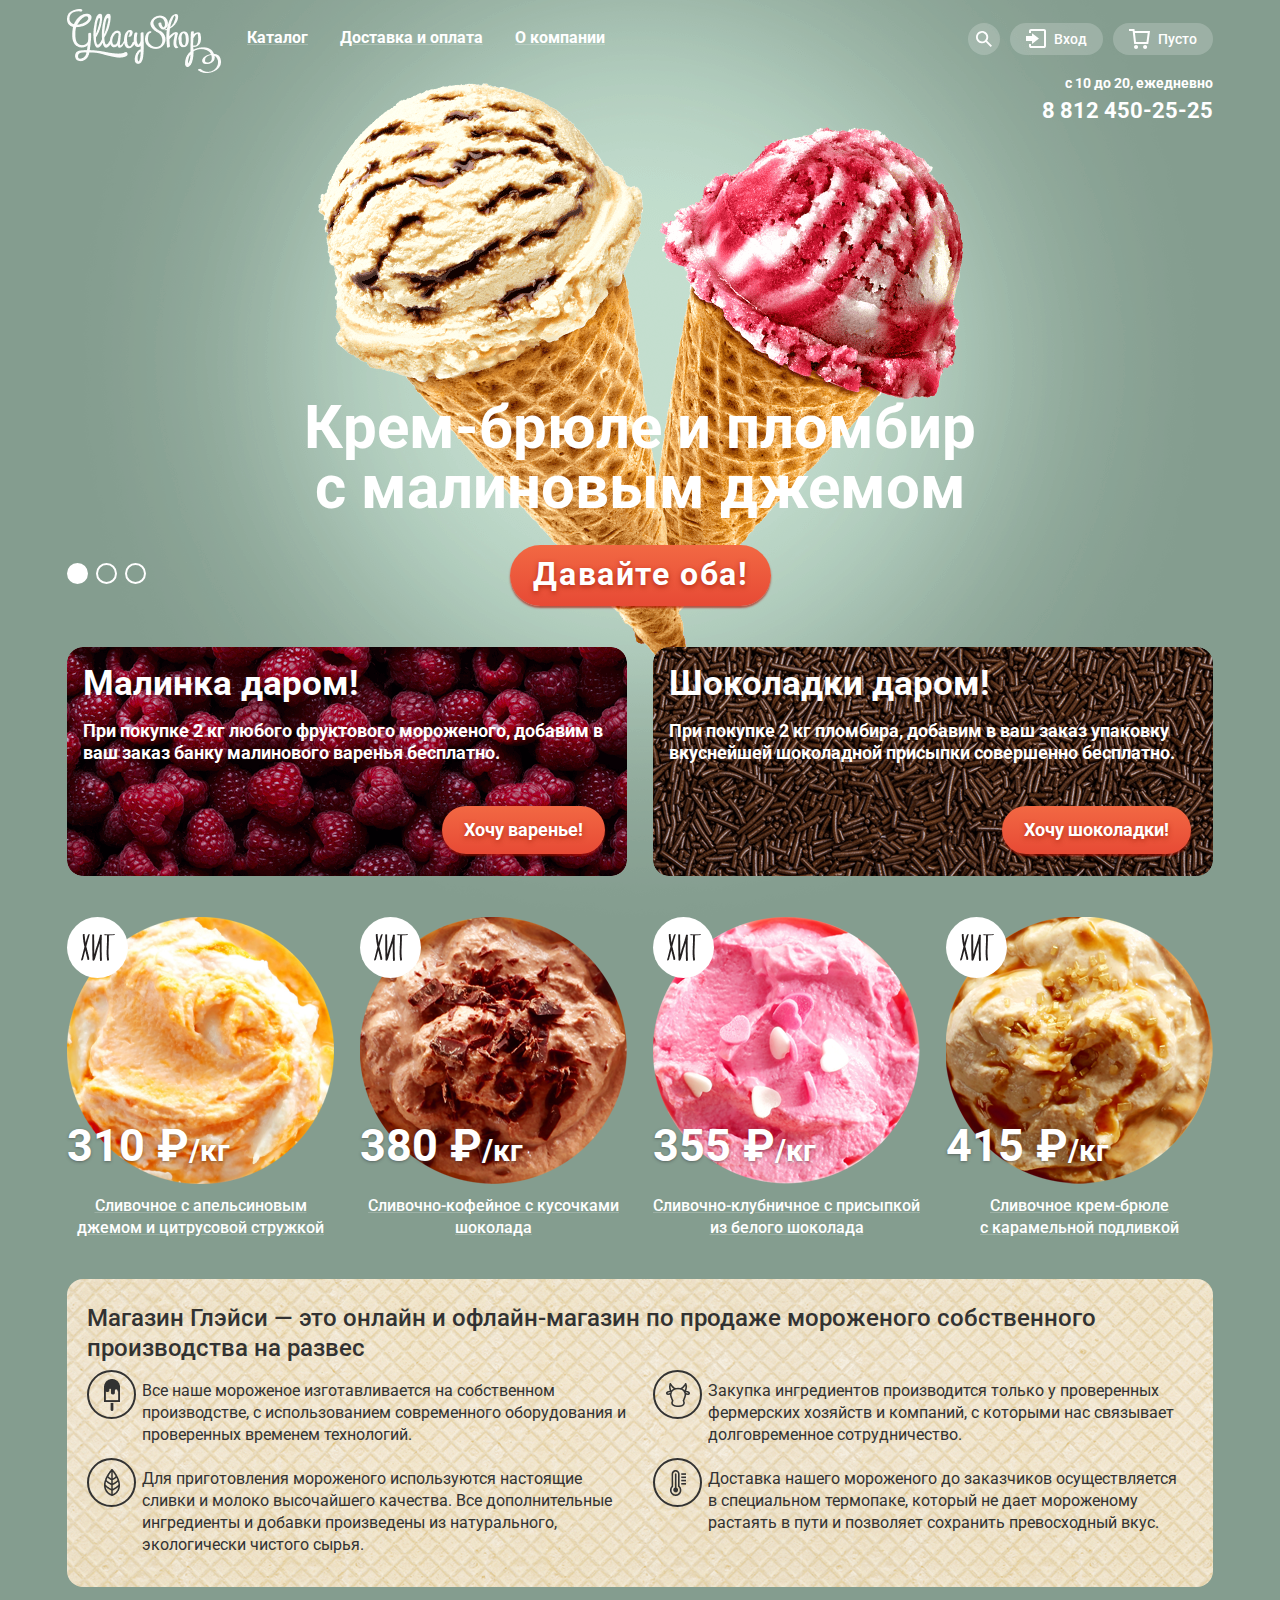
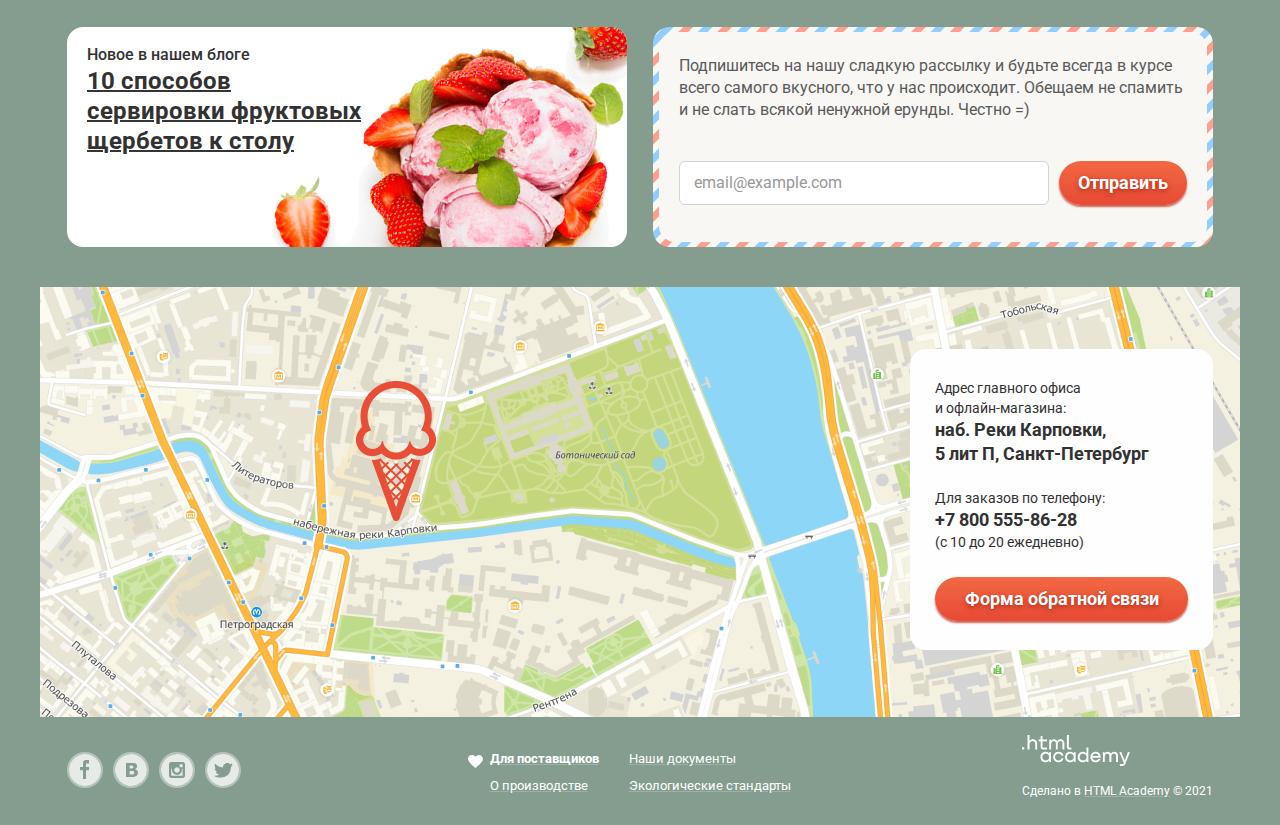
==== commit 43ea44a8: "Исправлена стилизация ссылок в шапке" ====
--- a/index.html
+++ b/index.html
@@ -9,6 +9,7 @@
   <link rel="icon" href="img/favicon/favicon.svg" type="image/svg+xml">
   <link rel="apple-touch-icon" href="img/favicon/180.png">
   <link rel="manifest" href="manifest.webmanifest">
+  <link href="https://fonts.googleapis.com/css2?family=Roboto:wght@400;500;700&display=swap" rel="stylesheet">
   <link rel="stylesheet" href="css/normalize.min.css">
   <link rel="stylesheet" href="css/style.css">
 </head>
@@ -113,14 +114,14 @@
                 <h3>Крем-брюле и пломбир с&nbsp;малиновым джемом</h3>
                 <a href="blank.html" class="btn-red btn-double-ice">Давайте оба!</a>
               </li>
-              <!-- <li class="actions-slider-item">
+              <li class="actions-slider-item">
                 <h3>Шоколадный пломбир и&nbsp;лимонный сорбет</h3>
                 <a href="blank.html" class="btn-red btn-double-ice">Давайте оба!</a>
-              </li> -->
-              <!-- <li class="actions-slider-item">
+              </li>
+              <li class="actions-slider-item">
                 <h3>Пломбир с помадкой и&nbsp;клубничный щербет</h3>
                 <a href="blank.html" class="btn-red btn-double-ice">Давайте оба!</a>
-              </li> -->
+              </li>
             </ul>
 
             <div class="slider-controls">
@@ -166,7 +167,7 @@
               </h3>
               <img src="img/goods/creamy-orange-citrus.png" alt="Мороженое с апельсиновым джемом и цитрусовой стружкой" width="267" height="267">
               <p class="good-item-price">
-                <span class="price-in-rubles">310</span> <span class="ruble-sign">р</span>/кг
+                <span class="price-in-rubles">310</span> <span class="ruble-sign">&#8381;</span>/кг
               </p>
               <div class="wrapper-btn-view">
                 <a href="blank.html" class="btn-red btn-view">Быстрый просмотр</a>
@@ -176,7 +177,7 @@
               <h3 class="good-item-title"><a href="blank.html">Сливочно-кофейное с кусочками шоколада</a></h3>
               <img src="img/goods/creamy-coffee-choco.png" alt="Сливочно-кофейное мороженое с посыпкой из шоколадной стружки" width="267" height="267">
               <p class="good-item-price">
-                <span class="price-in-rubles">380</span> <span class="ruble-sign">р</span>/кг
+                <span class="price-in-rubles">380</span> <span class="ruble-sign">&#8381;</span>/кг
               </p>
               <div class="wrapper-btn-view">
                 <a href="blank.html" class="btn-red btn-view">Быстрый просмотр</a>
@@ -187,7 +188,7 @@
               </h3>
               <img src="img/goods/creamy-strawberry-choco.png" alt="Сливочно-клубничное мороженое с посыпкой в виде сердечек" width="267" height="267">
               <p class="good-item-price">
-                <span class="price-in-rubles">355</span> <span class="ruble-sign">р</span>/кг
+                <span class="price-in-rubles">355</span> <span class="ruble-sign">&#8381;</span>/кг
               </p>
               <div class="wrapper-btn-view">
                 <a href="blank.html" class="btn-red btn-view">Быстрый просмотр</a>
@@ -197,7 +198,7 @@
               <h3 class="good-item-title"><a href="blank.html">Сливочное крем-брюле с&nbsp;карамельной подливкой</a></h3>
               <img src="img/goods/creme-brulee-caramel.png" alt="Мороженое крем-брюле политое карамелью" width="267" height="267">
               <p class="good-item-price">
-                <span class="price-in-rubles">415</span> <span class="ruble-sign">р</span>/кг
+                <span class="price-in-rubles">415</span> <span class="ruble-sign">&#8381;</span>/кг
               </p>
               <div class="wrapper-btn-view">
                 <a href="blank.html" class="btn-red btn-view">Быстрый просмотр</a>
@@ -285,20 +286,20 @@
       <section class="modal-feedback">
         <h2 class="visually-hidden">Заполните форму обратной связи</h2>
         <p>Мы обязательно вам ответим!</p>
-        <button type="button" class="close-modal" aria-label="Закрыть форму обратной связи"></button>
+        <button type="button" class="btn-close-modal" aria-label="Закрыть форму обратной связи"></button>
 
         <form action="https://echo.htmlacademy.ru" method="POST" class="form-feedback">
           <div class="form-feedback-wrapper name-wrapper">
             <label for="feedback-name" class="visually-hidden">Ваше имя и фамилия</label>
-            <input type="text" id="feedback-name" class="feedback-name" placeholder="Имя Фамилия">
+            <input type="text" id="feedback-name" class="feedback-field feedback-name" placeholder="Имя Фамилия">
           </div>
           <div class="form-feedback-wrapper email-wrapper">
             <label for="feedback-email" class="visually-hidden">Ваш e-mail</label>
-            <input type="email" id="feedback-email" class="feedback-email" placeholder="email@example.com">
+            <input type="email" id="feedback-email" class="feedback-field feedback-email" placeholder="email@example.com">
           </div>
           <div class="form-feedback-wrapper message-wrapper">
             <label for="feedback-message" class="visually-hidden">Текст сообщения</label>
-            <textarea name="feedback-message" id="feedback-message" class="feedback-message" cols="35" rows="5" placeholder="В свободной форме"></textarea>
+            <textarea name="feedback-message" id="feedback-message" class="feedback-field feedback-message" cols="35" rows="5" placeholder="В свободной форме"></textarea>
           </div>
           <div class="form-feedback-wrapper button-wrapper">
             <button type="submit" class="btn-red btn-feedback">Отправить</button>
@@ -334,6 +335,9 @@
     </footer>
 
   </div>
+  <!-- overlay затемняет и блокирует страницу при открытии модального окна -->
+  <div class="overlay"></div>
+  <script src="js/popup-feedback.js"></script>
 </body>
 
 </html>
--- a/css/style.css
+++ b/css/style.css
@@ -1,47 +1,85 @@
-/* подключение шрифтов */
-@font-face {
-  font-family: "Roboto";
-  src: local("Roboto"),
-       url("../fonts/roboto.woff2") format("woff2"),
-       url("../fonts/roboto.woff") format("woff");
-  font-weight: 400;
-  font-style: normal;
-}
-
-@font-face {
-  font-family: "Roboto";
-  src: local("Roboto Bold"),
-       url("../fonts/robotobold.woff2") format("woff2"),
-       url("../fonts/robotobold.woff") format("woff");
-  font-weight: 700;
-  font-style: normal;
-}
-
-@font-face {
-  font-family: "Roboto";
-  src: local("Roboto Medium"),
-       url("../fonts/robotomedium.woff2") format("woff2"),
-       url("../fonts/robotomedium.woff") format("woff");
-  font-weight: 500;
-  font-style: normal;
-}
-
-/* шрифты с символом рубля (текст "руб." заменяет на символ рубля) */
-@font-face {
-  font-family: "pt_sans_rub";
-  src: url("../fonts/ptsansrub-bold-webfont.woff2") format("woff2"),
-       url("../fonts/ptsansrub-bold-webfont.woff") format("woff");
-  font-weight: bold;
-  font-style: normal;
-}
-
-@font-face {
-  font-family: "pt_sans_rub";
-  src: url("../fonts/ptsansrub-regular-webfont.woff2") format("woff2"),
-       url("../fonts/ptsansrub-regular-webfont.woff") format("woff");
-  font-weight: normal;
-  font-style: normal;
-
+/* анимация для появления модального окна */
+@-webkit-keyframes appear {
+  0% {
+    opacity: 0.3;
+    transform: translateY(-50%) scale(0);
+  }
+  100% {
+    opacity: 1;
+    transform: translateY(-50%) scale(1);
+  }
+}
+@keyframes appear {
+  0% {
+    opacity: 0.3;
+    transform: translateY(-50%) scale(0);
+  }
+  100% {
+    opacity: 1;
+    transform: translateY(-50%) scale(1);
+  }
+}
+
+/* анимация для закрытия модального окна */
+@-webkit-keyframes disappear {
+  0% {
+    opacity: 1;
+    transform: translateY(-50%) scale(1);
+  }
+  100% {
+    opacity: 0.3;
+    transform: translateY(-50%) scale(0);
+  }
+}
+@keyframes disappear {
+  0% {
+    opacity: 1;
+    transform: translateY(-50%) scale(1);
+  }
+  100% {
+    opacity: 0.3;
+    transform: translateY(-50%) scale(0);
+  }
+}
+
+/* анимация для неправильно заполненной формы */
+@-webkit-keyframes shake {
+  0%,
+  100% {
+    transform: translateY(-50%) translateX(0);
+  }
+  10%,
+  30%,
+  50%,
+  70%,
+  90% {
+    transform: translateY(-50%) translateX(-3px);
+  }
+  20%,
+  40%,
+  60%,
+  80% {
+    transform: translateY(-50%) translateX(3px);
+  }
+}
+@keyframes shake {
+  0%,
+  100% {
+    transform: translateY(-50%) translateX(0);
+  }
+  10%,
+  30%,
+  50%,
+  70%,
+  90% {
+    transform: translateY(-50%) translateX(-3px);
+  }
+  20%,
+  40%,
+  60%,
+  80% {
+    transform: translateY(-50%) translateX(3px);
+  }
 }
 
 /* цветовая схема */
@@ -122,7 +160,9 @@
 
 /* обертка для параметров фона и разбиения контента на 3 строки: header, main, footer */
 .wrapper-site {
+  min-height: 100%;
   display: grid;
+  grid-template-rows: -webkit-min-content 1fr -webkit-min-content;
   grid-template-rows: min-content 1fr min-content;
   align-content: start;
   background-repeat: no-repeat;
@@ -159,7 +199,8 @@
   border: 0;
   padding: 0;
   white-space: nowrap;
-  clip-path: inset(100%);
+  -webkit-clip-path: inset(100%);
+          clip-path: inset(100%);
   clip: rect(0 0 0 0);
   overflow: hidden;
 }
@@ -227,33 +268,28 @@
   font-weight: bold;
   color: var(--basic-white);
   text-decoration: underline;
-  text-decoration-color: rgba(var(--basic-white-rgb), 0.2);
-}
-
-.header-nav-item:hover,
-.header-nav-item:focus {
+  -webkit-text-decoration-color: rgba(var(--basic-white-rgb), 0.2);
+          text-decoration-color: rgba(var(--basic-white-rgb), 0.2);
+}
+
+.header-nav-item > a:hover,
+.header-nav-item > a:focus {
   background-color: var(--basic-white);
   border-radius: 26px;
-}
-
-.header-nav-item:hover > a,
-.header-nav-item:focus > a,
-.header-nav-item:active > a {
   text-decoration: none;
   color: var(--dark-grey);
 }
 
-.header-nav-item:active {
+.header-nav-item > a:active {
+  text-decoration: none;
+  color: var(--dark-grey);
   background-color: var(--more-more-grey);
   box-shadow: inset 0px 2px 1px var(--shadow-grey);
 }
 
-.header-nav-item-current {
+.header-nav-item-current > a {
   border-radius: 26px;
   background-color: var(--menu-orange);
-}
-
-.header-nav-item-current > a {
   text-decoration: none;
 }
 
@@ -264,7 +300,6 @@
   left: -8px;
   margin: 0px;
   padding: 0px;
-
   list-style: none;
   background-color: var(--basic-white);
   border-radius: 4px;
@@ -319,23 +354,19 @@
   border-bottom: 1px solid rgba(var(--dark-grey-rgb), 0.2);
 }
 
-.inner-nav-item:hover,
-.inner-nav-item:focus {
+.inner-nav-item a:hover,
+.inner-nav-item a:focus {
   background-color: var(--menu-light-orange);
 }
 
-.inner-nav-item:active {
+.inner-nav-item a:active {
   background-color: var(--menu-middle-orange);
 }
 
-.inner-nav-item-current,
-.inner-nav-item-current:hover {
+.inner-nav-item-current a,
+.inner-nav-item-current a:hover {
+  color: var(--basic-white);
   background-color: var(--menu-orange);
-}
-
-.inner-nav-item-current a,
-.inner-nav-item-current:hover a {
-  color: var(--basic-white);
 }
 
 .header-nav-item:hover .inner-header-nav,
@@ -430,6 +461,16 @@
   padding: 14px;
 }
 
+.header-search-message::-webkit-input-placeholder {
+  color: rgba(var(--placeholder-grey-rgb), 1);
+  opacity: 1;
+}
+
+.header-search-message::-moz-placeholder {
+  color: rgba(var(--placeholder-grey-rgb), 1);
+  opacity: 1;
+}
+
 .header-search-message::placeholder {
   color: rgba(var(--placeholder-grey-rgb), 1);
   opacity: 1;
@@ -505,6 +546,16 @@
   border-radius: 4px;
 }
 
+.form-enter-login::-webkit-input-placeholder, .form-enter-password::-webkit-input-placeholder {
+  color: rgba(var(--placeholder-grey-rgb), 1);
+  opacity: 1;
+}
+
+.form-enter-login::-moz-placeholder, .form-enter-password::-moz-placeholder {
+  color: rgba(var(--placeholder-grey-rgb), 1);
+  opacity: 1;
+}
+
 .form-enter-login::placeholder,
 .form-enter-password::placeholder {
   color: rgba(var(--placeholder-grey-rgb), 1);
@@ -526,9 +577,11 @@
 
 .wrapper-form-enter {
   display: grid;
+  grid-template-columns: -webkit-min-content auto;
   grid-template-columns: min-content auto;
   grid-template-rows: auto auto;
-  column-gap: 20px;
+  -moz-column-gap: 20px;
+       column-gap: 20px;
   row-gap: 3px;
 }
 
@@ -548,7 +601,8 @@
   line-height: 15px;
   color: var(--dark-grey);
   text-decoration: underline;
-  text-decoration-color: rgba(var(--dark-grey-rgb), 0.3);
+  -webkit-text-decoration-color: rgba(var(--dark-grey-rgb), 0.3);
+          text-decoration-color: rgba(var(--dark-grey-rgb), 0.3);
 }
 
 .password-recovery:hover,
@@ -558,7 +612,8 @@
 .password-recovery:active,
 .registration:active {
   color: var(--basic-red);
-  text-decoration-color: rgba(var(--basic-red-rgb), 0.3);
+  -webkit-text-decoration-color: rgba(var(--basic-red-rgb), 0.3);
+          text-decoration-color: rgba(var(--basic-red-rgb), 0.3);
 }
 
 .user-menu-enter:hover .header-form-enter,
@@ -796,7 +851,8 @@
   justify-self: center;
   display: grid;
   grid-template-columns: auto auto;
-  column-gap: 30px;
+  -moz-column-gap: 30px;
+       column-gap: 30px;
   margin: 0px;
   margin-top: 11px;
   padding: 0px;
@@ -808,7 +864,8 @@
   line-height: 18px;
   color: var(--basic-white);
   text-decoration: underline;
-  text-decoration-color: rgba(var(--basic-white-rgb), 0.2);
+  -webkit-text-decoration-color: rgba(var(--basic-white-rgb), 0.2);
+          text-decoration-color: rgba(var(--basic-white-rgb), 0.2);
 }
 
 .footer-nav-item-heart a {
@@ -830,7 +887,8 @@
 .footer-nav-item a:focus,
 .footer-nav-item a:active {
   color: var(--orange-link);
-  text-decoration-color: rgba(var(--orange-link-rgb), 0.3);
+  -webkit-text-decoration-color: rgba(var(--orange-link-rgb), 0.3);
+          text-decoration-color: rgba(var(--orange-link-rgb), 0.3);
 }
 
 .footer-copy {
@@ -844,6 +902,8 @@
 
 .logo-htmlacademy img {
   display: block;
+  -o-object-fit: contain;
+     object-fit: contain;
 }
 
 .footer-copy-description {
@@ -856,14 +916,16 @@
 .footer-copy-description a {
   color: var(--basic-white);
   text-decoration: underline;
-  text-decoration-color: rgba(var(--basic-white-rgb), 0.2);
+  -webkit-text-decoration-color: rgba(var(--basic-white-rgb), 0.2);
+          text-decoration-color: rgba(var(--basic-white-rgb), 0.2);
 }
 
 .footer-copy-description a:hover,
 .footer-copy-description a:focus,
 .footer-copy-description a:active {
   color: var(--orange-link);
-  text-decoration-color: rgba(var(--orange-link-rgb), 0.3);
+  -webkit-text-decoration-color: rgba(var(--orange-link-rgb), 0.3);
+          text-decoration-color: rgba(var(--orange-link-rgb), 0.3);
 }
 
 /* actions */
@@ -905,6 +967,14 @@
   letter-spacing: 0.05em;
 }
 
+.actions-slider-item {
+  display: none;
+}
+
+.actions-slider-item-open {
+  display: block;
+}
+
 .slider-controls {
   display: flex;
   position: absolute;
@@ -998,15 +1068,15 @@
 
 /* goods */
 .goods {
-  /* margin-bottom: 40px; */
   margin-bottom: 20px;
 }
 
 .goods-list {
   display: grid;
   grid-template-columns: repeat(4, 1fr);
-  row-gap: 18px;
-  column-gap: 26px;
+  row-gap: 12px;
+  -moz-column-gap: 26px;
+       column-gap: 26px;
   margin: 0px;
   padding: 0px;
   list-style: none;
@@ -1027,6 +1097,8 @@
   width: 267px;
   height: 267px;
   order: -1;
+  -o-object-fit: contain;
+     object-fit: contain;
 }
 
 .wrapper-btn-view {
@@ -1073,14 +1145,16 @@
 .good-item-title a {
   color: var(--basic-white);
   text-decoration: underline;
-  text-decoration-color: rgba(var(--basic-white-rgb), 0.2);
+  -webkit-text-decoration-color: rgba(var(--basic-white-rgb), 0.2);
+          text-decoration-color: rgba(var(--basic-white-rgb), 0.2);
 }
 
 .good-item-title a:hover,
 .good-item-title a:focus,
 .good-item-title a:active {
   color: var(--orange-link);
-  text-decoration-color: rgba(var(--orange-link-rgb), 0.3);
+  -webkit-text-decoration-color: rgba(var(--orange-link-rgb), 0.3);
+          text-decoration-color: rgba(var(--orange-link-rgb), 0.3);
 }
 
 .good-item-price {
@@ -1100,12 +1174,7 @@
 }
 
 .good-item-price .ruble-sign {
-  padding-left: 8px;
-}
-
-/* текст "руб." меняем на символ рубля */
-.ruble-sign {
-  font-family: "pt_sans_rub";
+  padding-left: 5px;
 }
 
 /* добавляем метку ХИТ */
@@ -1147,7 +1216,8 @@
   display: grid;
   grid-template-columns: 1fr 1fr;
   row-gap: 22px;
-  column-gap: 26px;
+  -moz-column-gap: 26px;
+       column-gap: 26px;
   margin: 0px;
   padding: 0px;
   list-style: none;
@@ -1226,7 +1296,8 @@
   line-height: 30px;
   color: var(--dark-grey);
   text-decoration: underline;
-  text-decoration-color: var(--almost-black);
+  -webkit-text-decoration-color: var(--almost-black);
+          text-decoration-color: var(--almost-black);
   text-decoration-thickness: 2px;
 }
 
@@ -1234,7 +1305,8 @@
 .blog a:focus,
 .blog a:active {
   color: var(--basic-red);
-  text-decoration-color: rgba(var(--basic-red-rgb), 0.3);
+  -webkit-text-decoration-color: rgba(var(--basic-red-rgb), 0.3);
+          text-decoration-color: rgba(var(--basic-red-rgb), 0.3);
 }
 
 /* subscribe */
@@ -1277,6 +1349,16 @@
   background-color: var(--basic-white);
   border: 1px solid var(--grey-border);
   border-radius: 6px;
+}
+
+.email-for-subscribe::-webkit-input-placeholder {
+  color: rgba(var(--placeholder-grey-rgb), 1);
+  opacity: 1;
+}
+
+.email-for-subscribe::-moz-placeholder {
+  color: rgba(var(--placeholder-grey-rgb), 1);
+  opacity: 1;
 }
 
 .email-for-subscribe::placeholder {
@@ -1372,17 +1454,31 @@
   display: none;
   box-sizing: border-box;
   width: 477px;
-  position: relative;
-  /* position: fixed; */
-  /* top: 50%; */
-  /* transform: translateY(-50%); */
+  position: fixed;
+  top: 50%;
+  transform: translateY(-50%);
+  bottom: auto;
+  left: 0;
+  right: 0;
   margin: auto;
   padding: 20px 25px 27px 23px;
   background-color: var(--light-grey);
   border-radius: 6px;
 }
 
+.open-modal {
+  display: block;
+  z-index: 3;
+  -webkit-animation: appear 1s;
+          animation: appear 1s;
+}
+
 .close-modal {
+  -webkit-animation: disappear 1s;
+          animation: disappear 1s;
+}
+
+.btn-close-modal {
   position: absolute;
   top: 15px;
   right: 16px;
@@ -1433,6 +1529,20 @@
   border-radius: 4px;
 }
 
+.feedback-field-error {
+  border-color: var(--gradient-orange2);
+}
+
+.feedback-name::-webkit-input-placeholder, .feedback-email::-webkit-input-placeholder, .feedback-message::-webkit-input-placeholder {
+  color: rgba(var(--placeholder-grey-rgb), 1);
+  opacity: 1;
+}
+
+.feedback-name::-moz-placeholder, .feedback-email::-moz-placeholder, .feedback-message::-moz-placeholder {
+  color: rgba(var(--placeholder-grey-rgb), 1);
+  opacity: 1;
+}
+
 .feedback-name::placeholder,
 .feedback-email::placeholder,
 .feedback-message::placeholder {
@@ -1455,20 +1565,27 @@
   padding: 10px 13px;
 }
 
+.feedback-field-error:focus {
+  border-color: var(--gradient-orange2);
+}
+
 .btn-feedback {
   padding: 10px 24px;
   border: none;
 }
 
+.error-form {
+  -webkit-animation: shake 0.6s;
+          animation: shake 0.6s;
+}
+
 /* CATALOG */
-
-
-
 .wrapper-title-bread-crumbs {
   display: flex;
   flex-direction: column;
   justify-content: flex-start;
-  margin-bottom: 29px;
+  margin-top: -29px;
+  margin-bottom: 26px;
 }
 
 .main-catalog-title {
@@ -1507,14 +1624,16 @@
   line-height: 16px;
   color: var(--basic-white);
   text-decoration: underline;
-  text-decoration-color: rgba(var(--basic-white-rgb), 0.2);
+  -webkit-text-decoration-color: rgba(var(--basic-white-rgb), 0.2);
+          text-decoration-color: rgba(var(--basic-white-rgb), 0.2);
 }
 
 .bread-crumbs-item a:hover,
 .bread-crumbs-item a:focus,
 .bread-crumbs-item a:hover:active {
   color: var(--orange-link);
-  text-decoration-color: rgba(var(--orange-link-rgb), 0.3);
+  -webkit-text-decoration-color: rgba(var(--orange-link-rgb), 0.3);
+          text-decoration-color: rgba(var(--orange-link-rgb), 0.3);
 }
 
 .bread-crumbs-item-current a {
@@ -1531,7 +1650,7 @@
 
 /* filters */
 .filters {
-  margin-bottom: 28px;
+  margin-bottom: 25px;
 }
 
 .form-filters {
@@ -1558,26 +1677,23 @@
 
 /* sorting */
 .wrapper-select {
-  overflow-x: hidden;
+  position: relative;
+}
+
+.sorting-attributes {
+  -webkit-appearance: none;
+     -moz-appearance: none;
+          appearance: none;
   box-sizing: border-box;
   width: 196px;
-  position: relative;
-  background-color: rgba(var(--basic-white-rgb), 0.2);
-  border-radius: 20px;
-}
-
-.sorting-attributes {
-  box-sizing: border-box;
-  width: 120%;
-  padding-top: 7px;
-  padding-bottom: 8px;
-  padding-left: 12px;
+  padding: 7px 12px 8px;
   font-weight: 500;
   font-size: 16px;
   line-height: 18px;
   color: var(--basic-white);
   border: none;
-  background-color: transparent;
+  border-radius: 20px;
+  background-color: rgba(var(--basic-white-rgb), 0.2);
 }
 
 .svg-icon-triangle {
@@ -1586,9 +1702,13 @@
   right: 14px;
 }
 
-.sorting-attributes:hover,
+.sorting-attributes:hover {
+  color: var(--dark-grey);
+}
+
 .sorting-attributes:focus {
   color: var(--dark-grey);
+  background-color: var(--basic-white);
 }
 
 .sorting-attributes:hover + .svg-icon-triangle path,
@@ -1657,11 +1777,11 @@
 }
 
 .price-scale-bar .toggle-min {
-  left: -1px;
+  left: -10px;
 }
 
 .price-scale-bar .toggle-max {
-  right: -20px;
+  right: -10px;
 }
 
 .price-scale-bar .toggle:hover,
@@ -1806,7 +1926,7 @@
 
 /* goods-catalog */
 .goods-catalog {
-  margin-bottom: 30px;
+  margin-bottom: 25px;
 }
 
 .goods-catalog .goods-list {
@@ -1876,3 +1996,18 @@
   background-color: var(--basic-white);
   color: var(--dark-grey);
 }
+
+/* затемняет и блокирует страницу при открытии модального окна */
+.overlay {
+  display: none;
+  position: fixed;
+  left: 0;
+  top: 0;
+  width: 100vw;
+  height: 100vh;
+  background-color: rgba(var(--basic-black-rgb), 0.3);
+}
+
+.overlay-open {
+  display: block;
+}
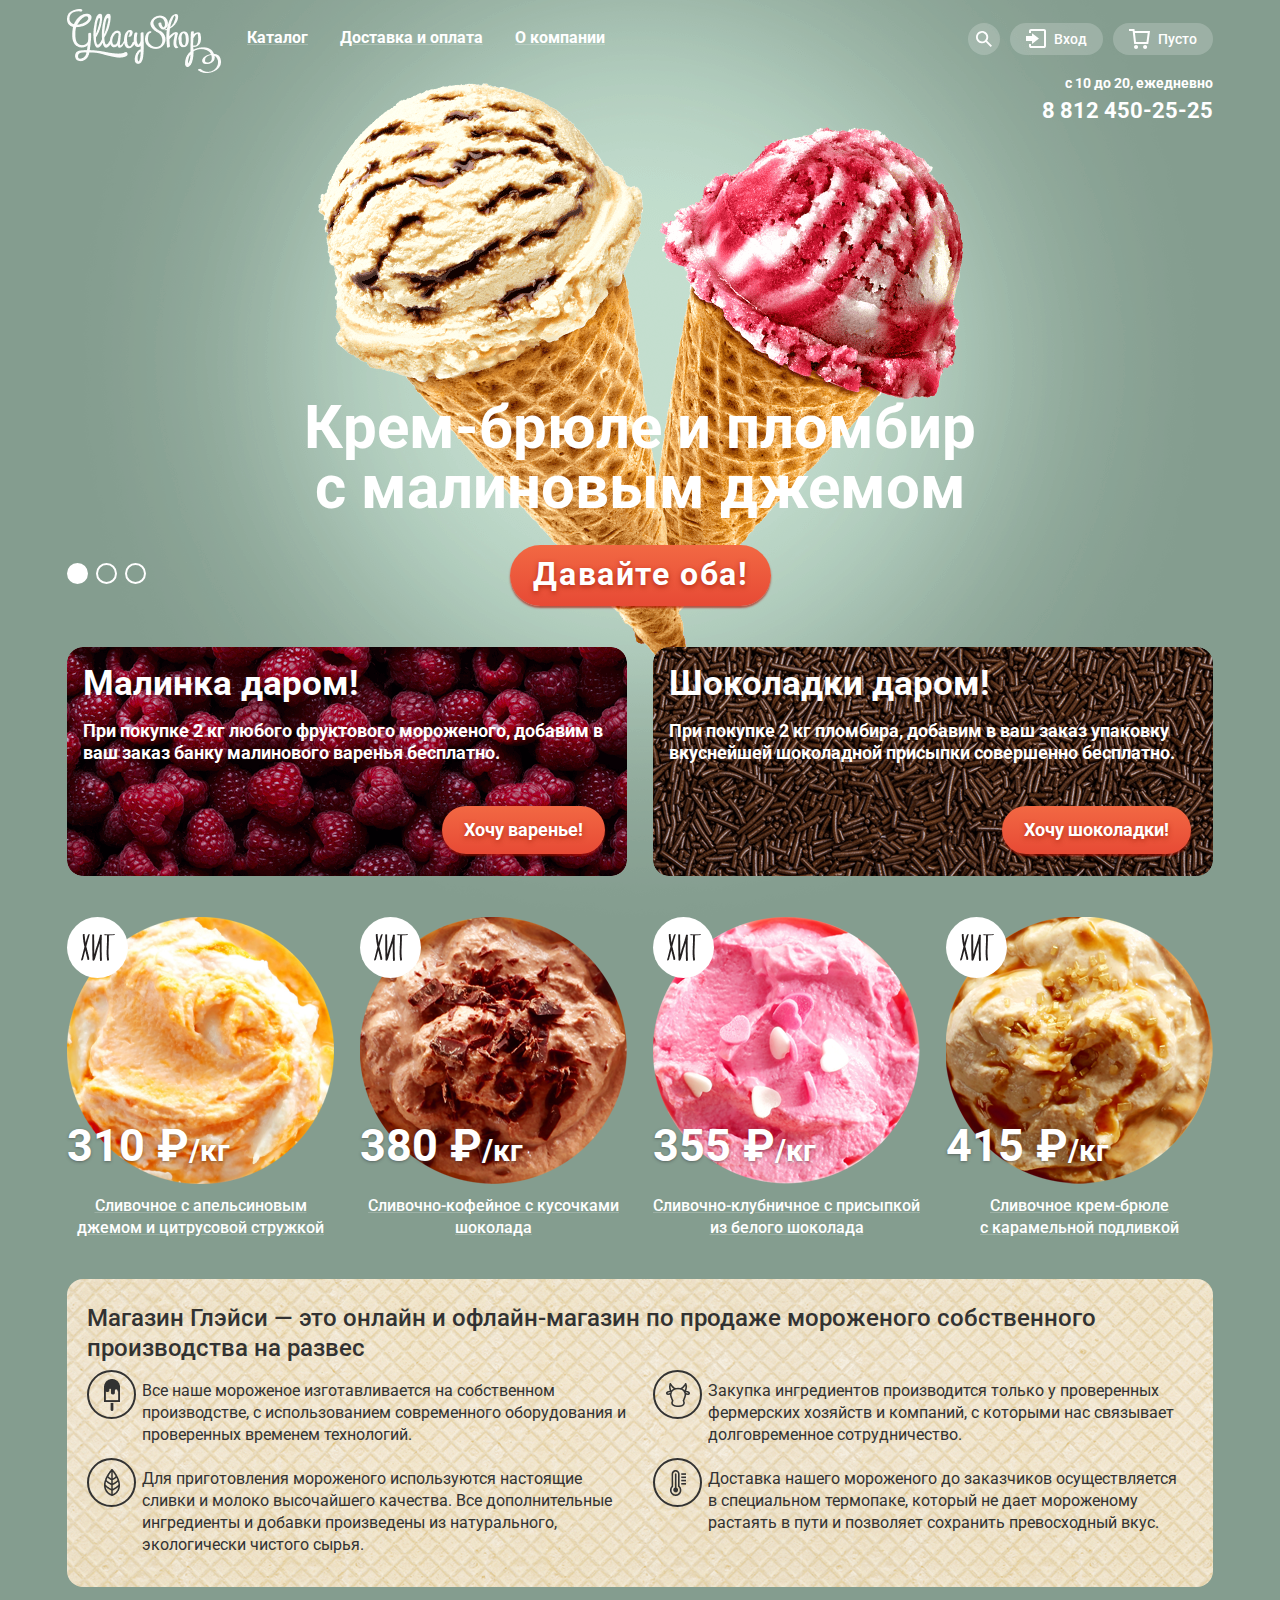
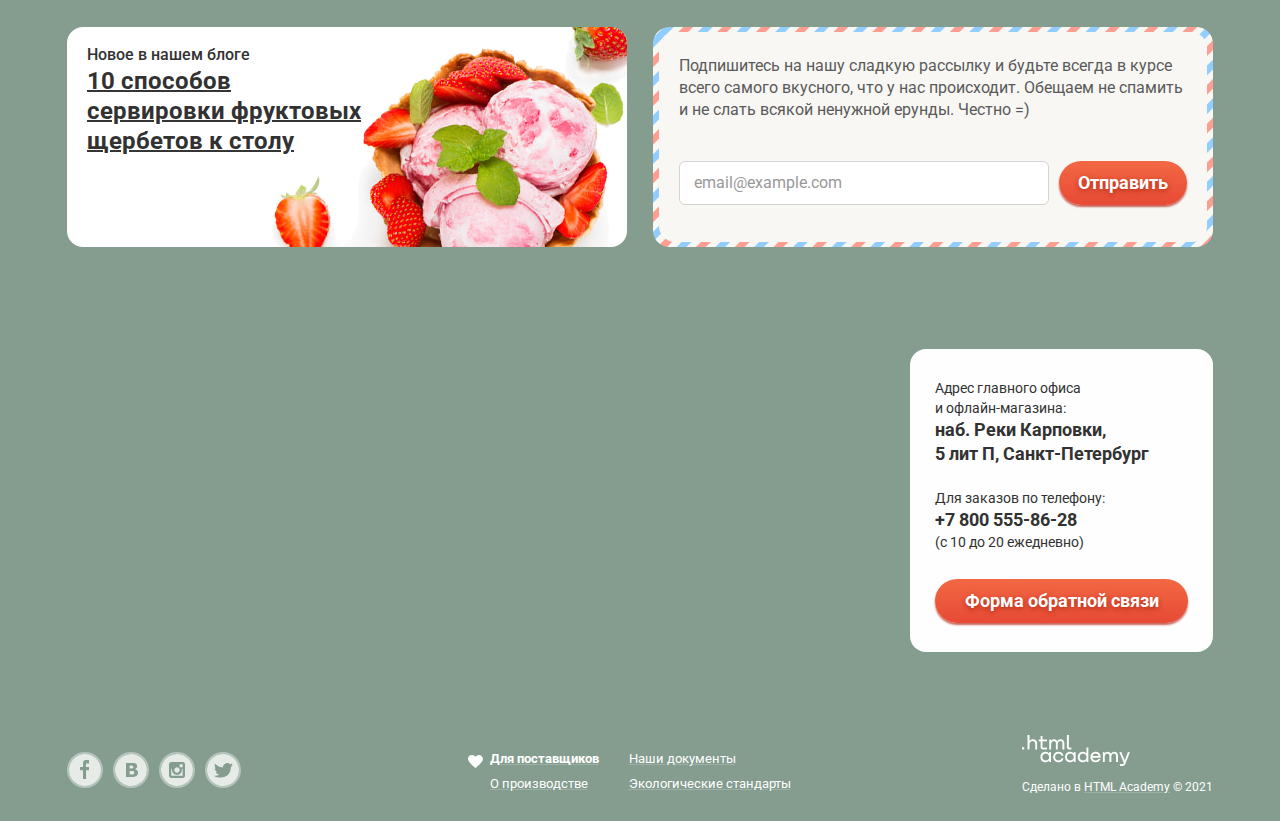
==== commit 41eff26f: "Картинка с картой заменена на интерактивную карту" ====
--- a/index.html
+++ b/index.html
@@ -265,21 +265,22 @@
       </section>
 
       <section class="contacts">
-        <div class="container-contacts">
+        <div class="container">
           <h2 class="visually-hidden">Контактная информация</h2>
-          <img src="img/map.png" alt="Адрес главного офиса и офлайн-магазина: наб. Реки Карповки, 5 лит П, Санкт-Петербург" width="1200" height="430">
-          <div class="contacts-info">
-            <p class="info-address">Адрес главного офиса<br>и&nbsp;офлайн-магазина:</p>
-            <address>наб. Реки Карповки,<br>5&nbsp;лит&nbsp;П, Санкт-Петербург</address>
-            <p class="info-phone">
-              Для заказов по телефону:<br>
-              <a href="tel:+78005558628">+7 800 555-86-28</a><br>
-              (с 10 до 20 ежедневно)
-            </p>
-            <button type="button" class="btn-red btn-open-feedback open-modal-feedback">Форма обратной связи</button>
-          </div>
-        </div>
-
+          <div class="wrapper-contacts">
+            <div class="contacts-info">
+              <p class="info-address">Адрес главного офиса<br>и&nbsp;офлайн-магазина:</p>
+              <address>наб. Реки Карповки,<br>5&nbsp;лит&nbsp;П, Санкт-Петербург</address>
+              <p class="info-phone">
+                Для заказов по телефону:<br>
+                <a href="tel:+78005558628">+7 800 555-86-28</a><br>
+                (с 10 до 20 ежедневно)
+              </p>
+              <button type="button" class="btn-red btn-open-feedback open-modal-feedback">Форма обратной связи</button>
+            </div>
+          </div>
+        </div>
+        <iframe src="https://www.google.com/maps/embed?pb=!1m18!1m12!1m3!1d1996.8224465563603!2d30.315220216195918!3d59.968268666669964!2m3!1f0!2f0!3f0!3m2!1i1024!2i768!4f13.1!3m3!1m2!1s0x4696310fca5afc31%3A0x5f2ac55f567b2400!2sHTML%20Academy!5e0!3m2!1sru!2sru!4v1626172580734!5m2!1sru!2sru" width="100%" height="430" style="border:0;" allowfullscreen="" loading="lazy"></iframe>
       </section>
 
       <!-- Всплывающее окно формы обратной связи, по умолчанию скрыто -->
--- a/css/style.css
+++ b/css/style.css
@@ -908,6 +908,7 @@
 
 .footer-copy-description {
   margin: 0px;
+  margin-top: -4px;
   font-size: 12px;
   line-height: 18px;
   color: var(--basic-white);
@@ -1383,26 +1384,12 @@
 }
 
 /* contacts */
-/* центровщик для блока с картой */
-.container-contacts {
-  width: 1200px;
-  margin: 0 auto;
-  padding: 0px;
+.wrapper-contacts {
   position: relative;
 }
 
-.contacts img {
-  display: block;
-}
-
-.container-contacts::before {
-  content: "";
-  position: absolute;
-  top: 94px;
-  left: 316px;
-  width: 80px;
-  height: 140px;
-  background-image: url("../img/map-marker.png");
+.contacts iframe {
+  display: block;
 }
 
 .contacts-info {
@@ -1410,7 +1397,7 @@
   width: 303px;
   position: absolute;
   top: 62px;
-  right: 27px;
+  right: 0px;
   padding: 29px 25px;
   font-size: 14px;
   line-height: 20px;
@@ -1425,7 +1412,7 @@
 
 .info-phone {
   margin: 0px;
-  margin-bottom: 25px;
+  margin-bottom: 27px;
 }
 
 .contacts-info address {
